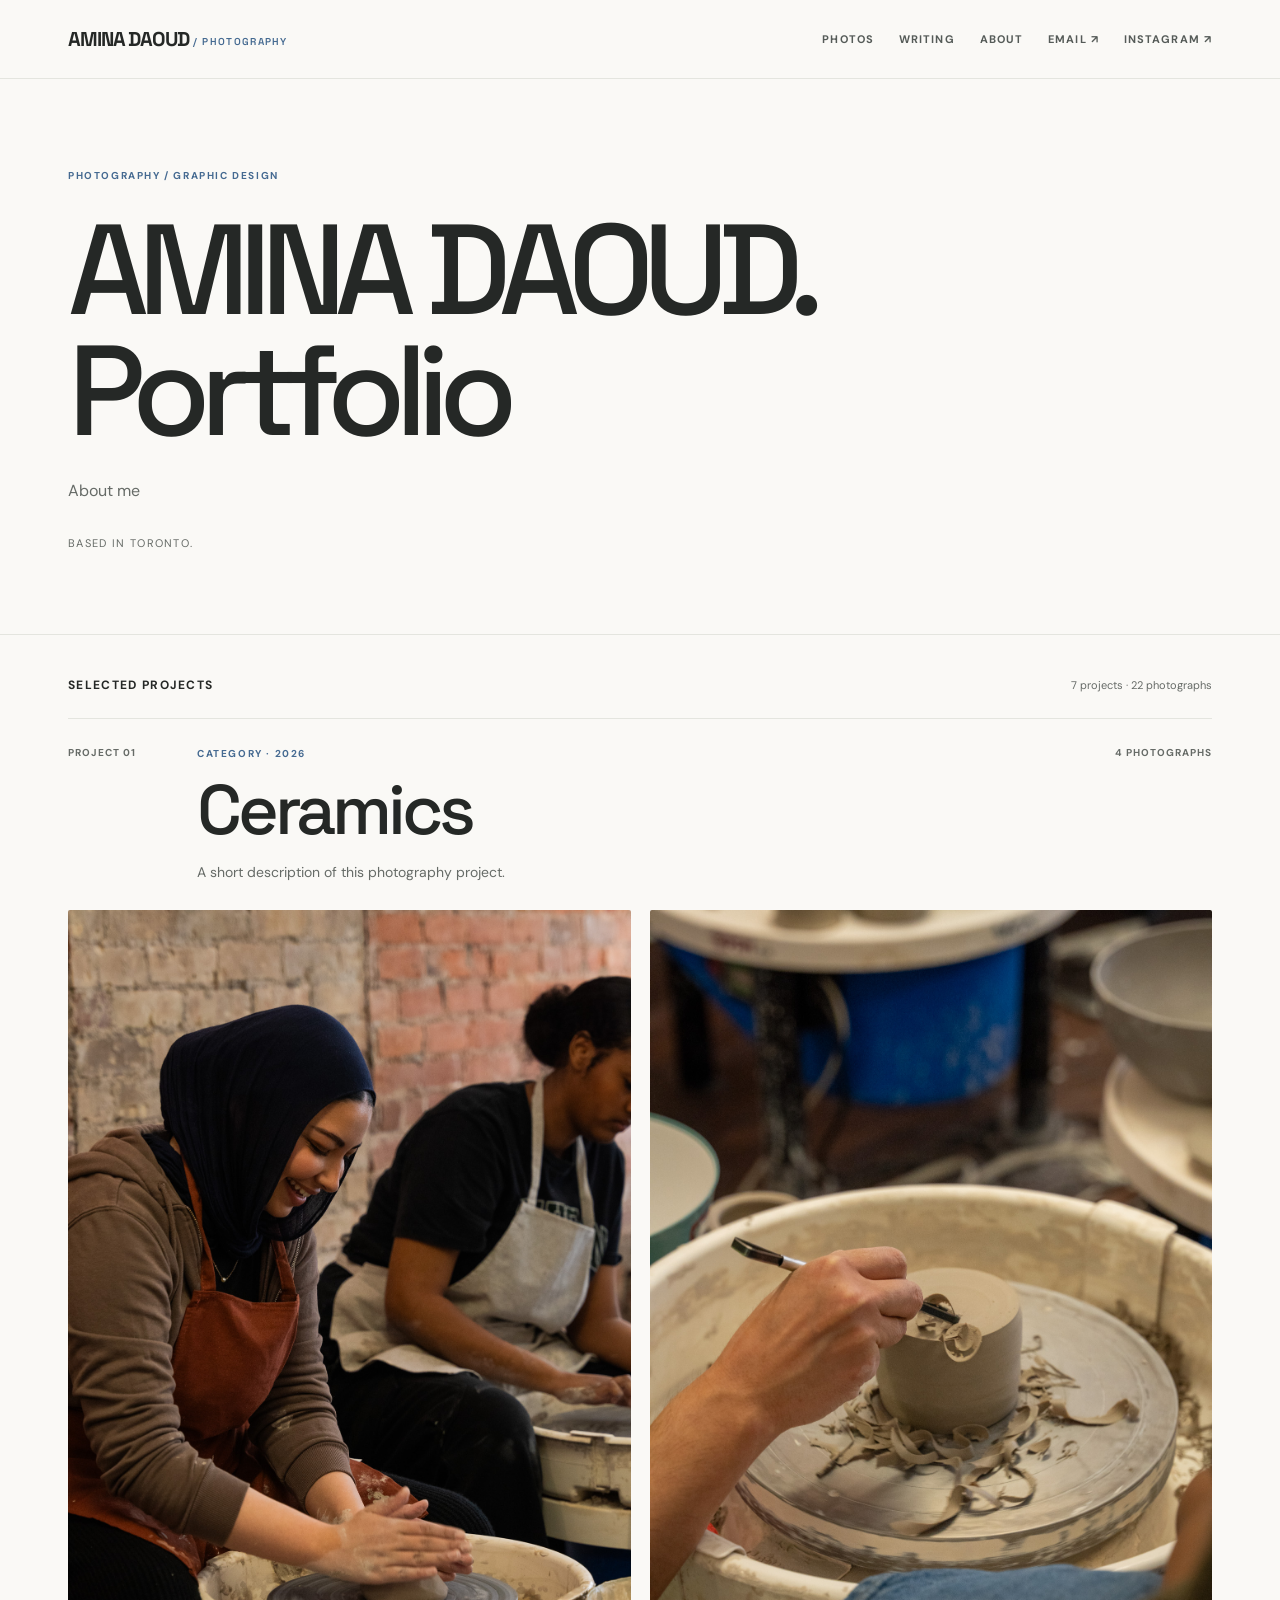
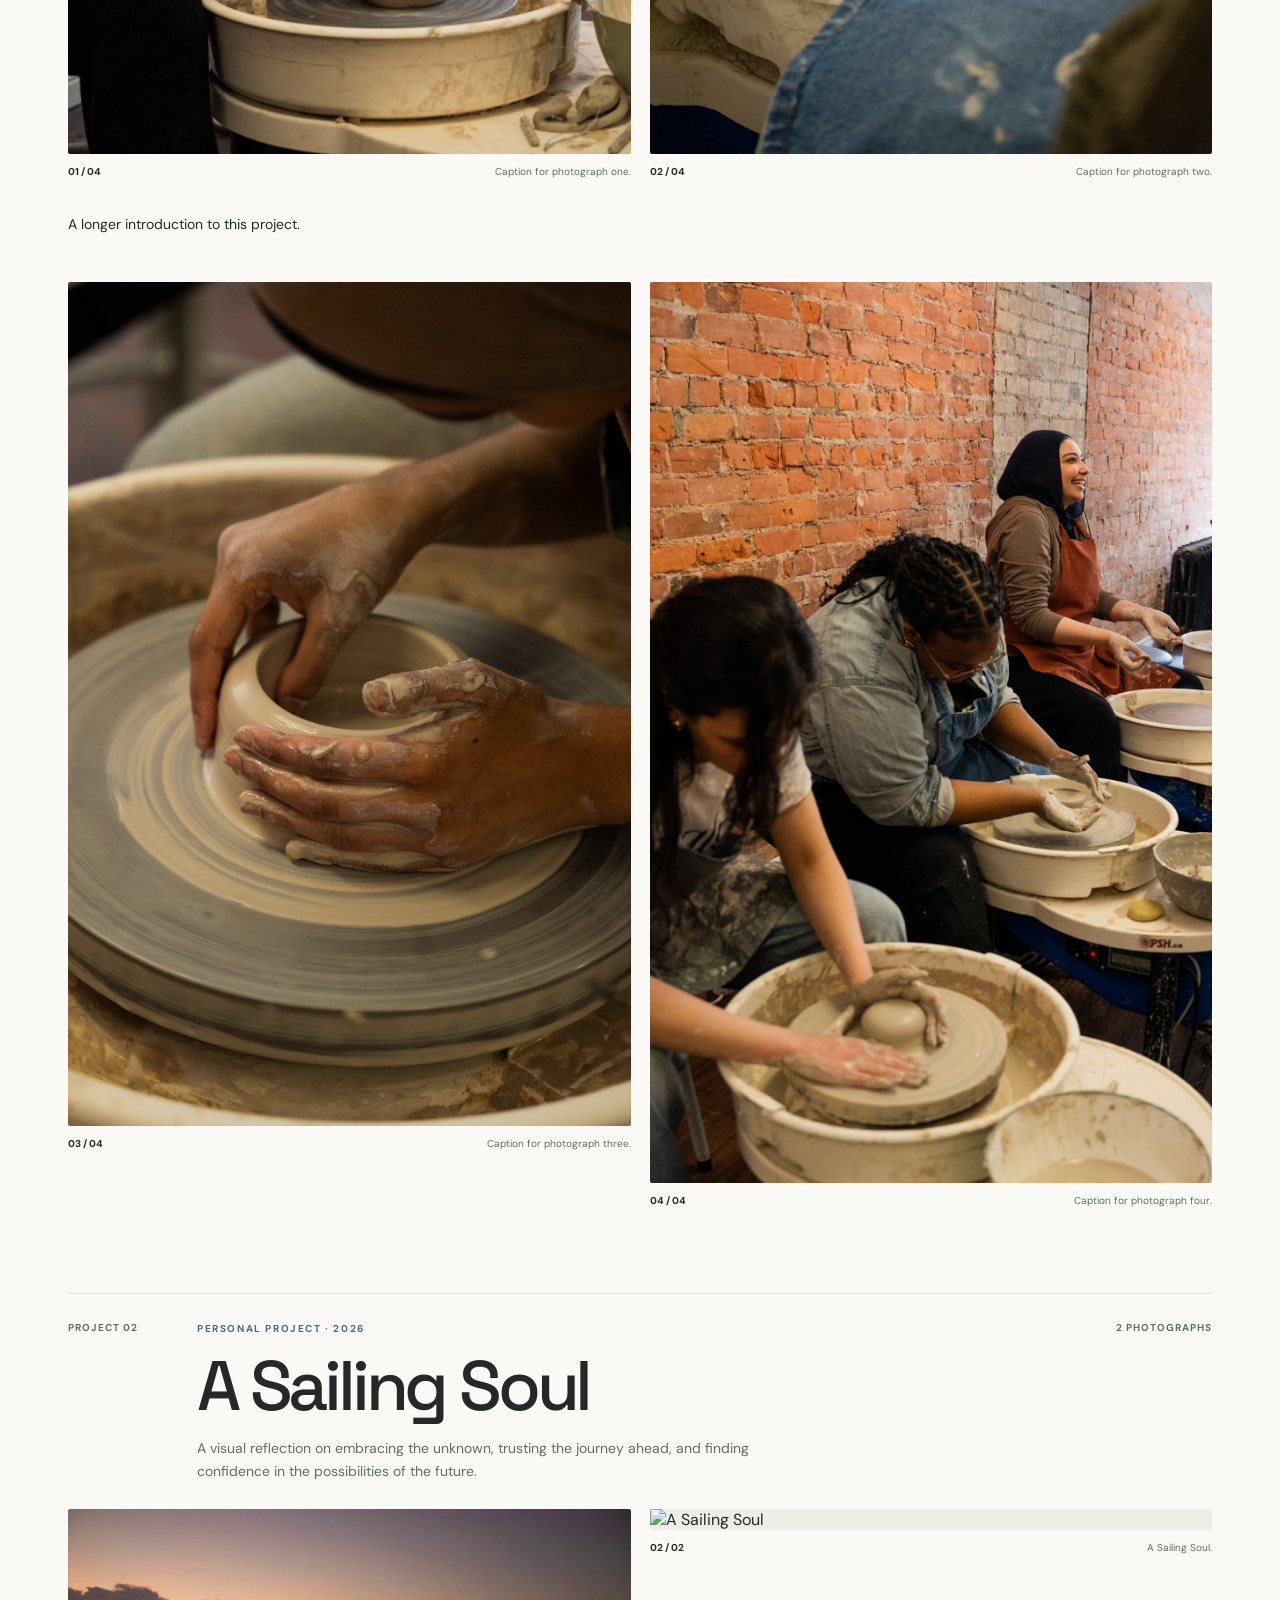
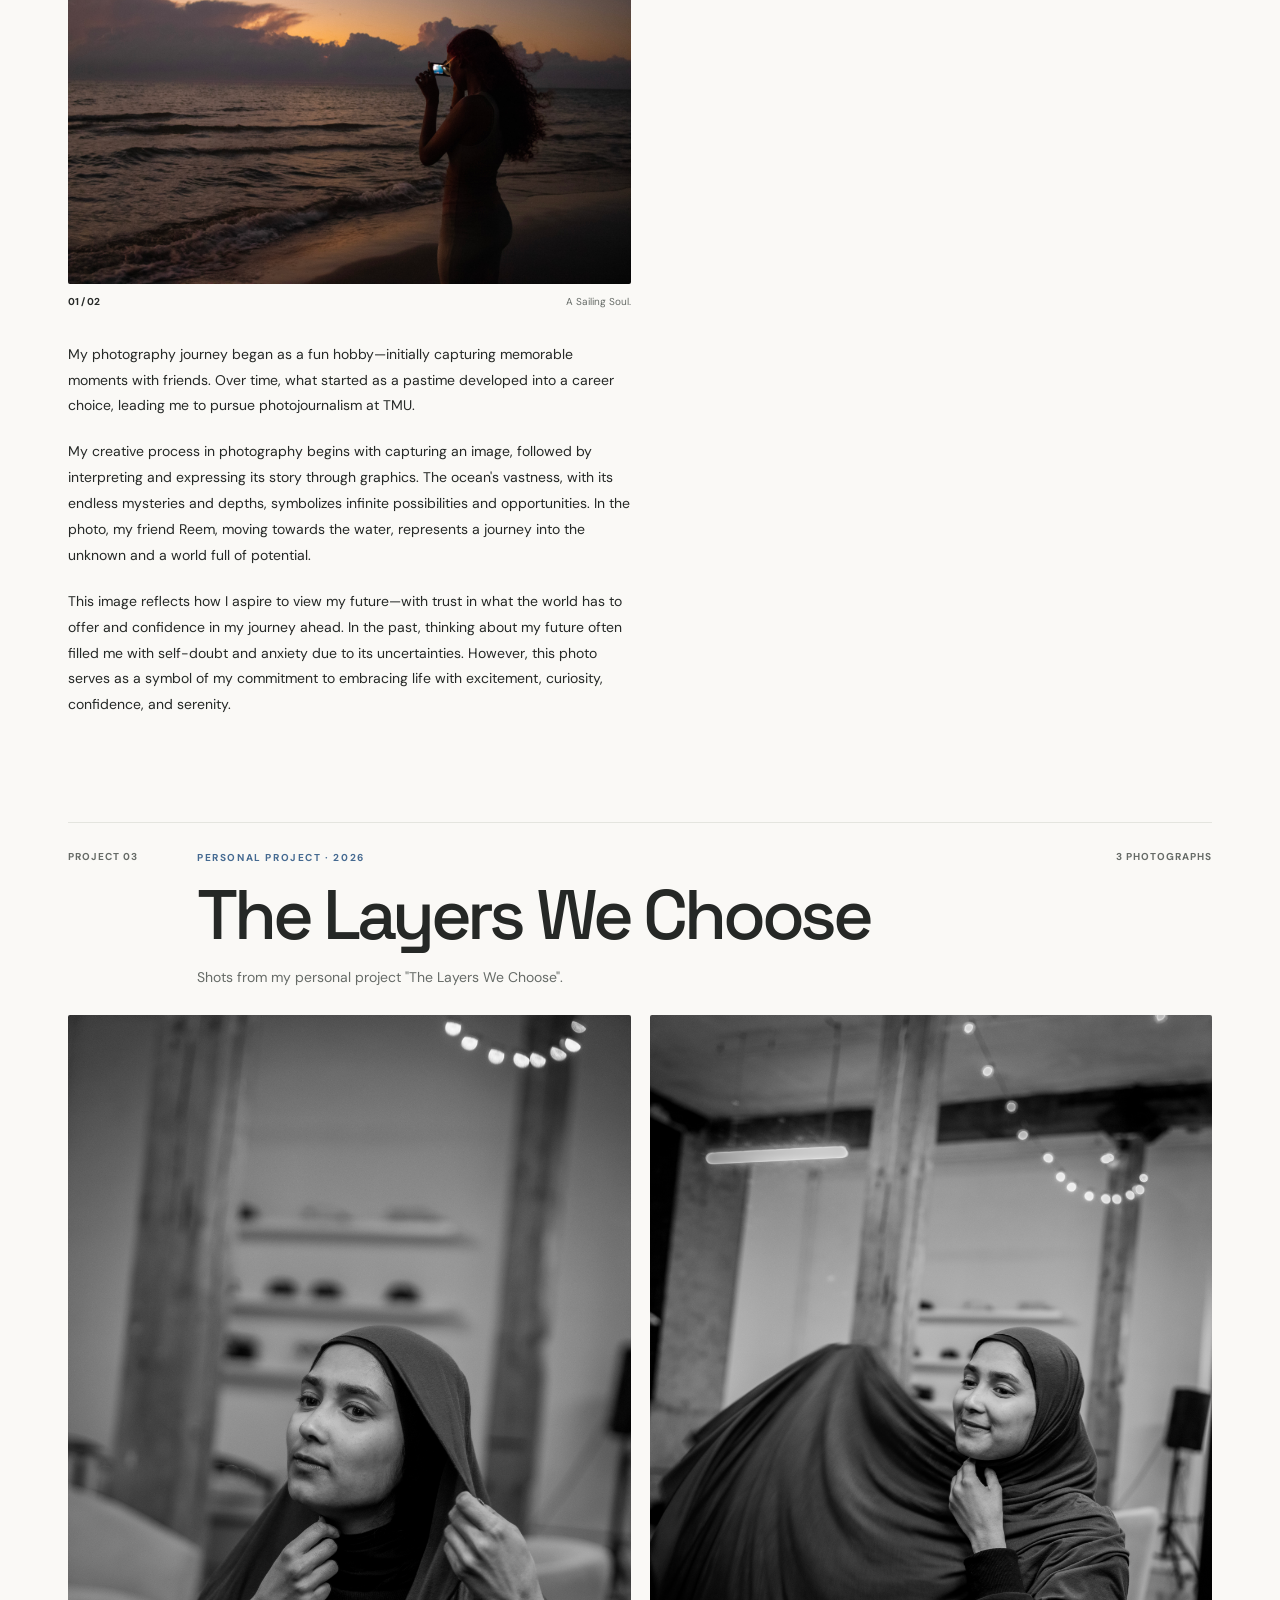
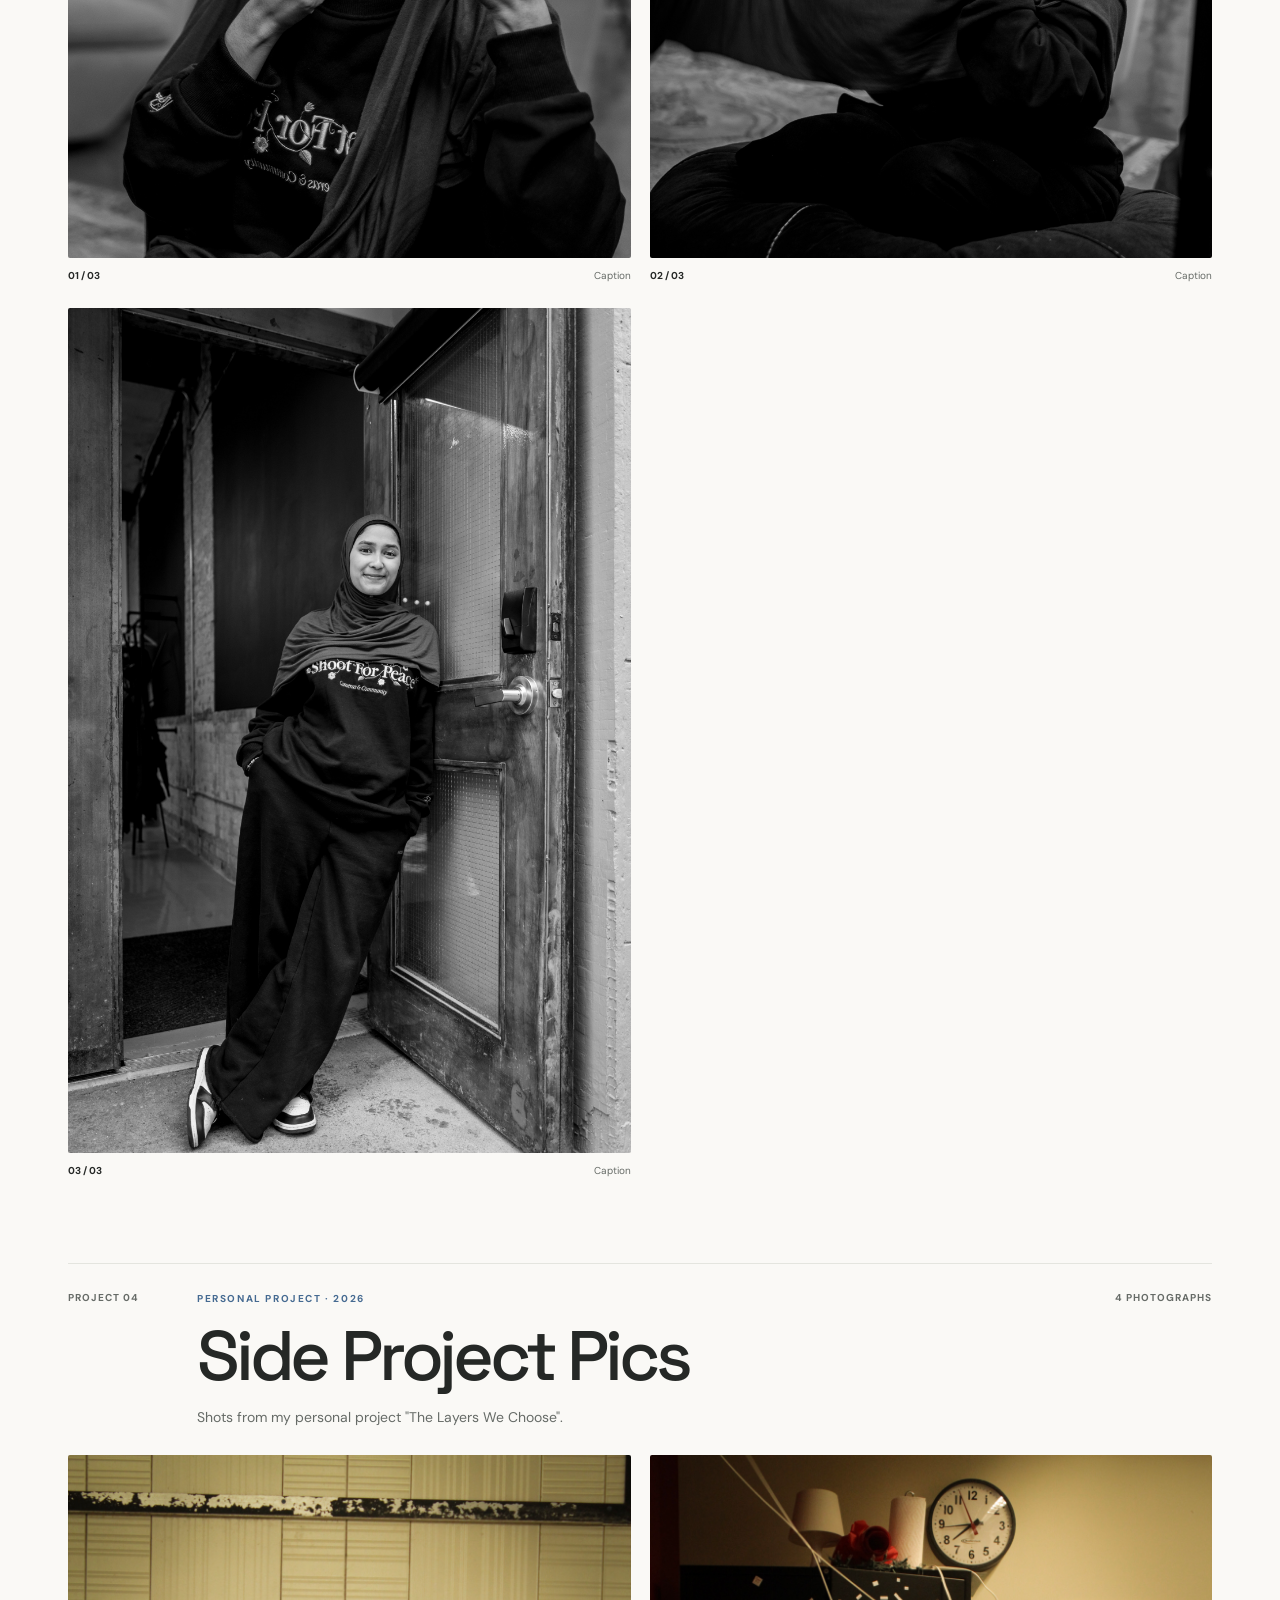
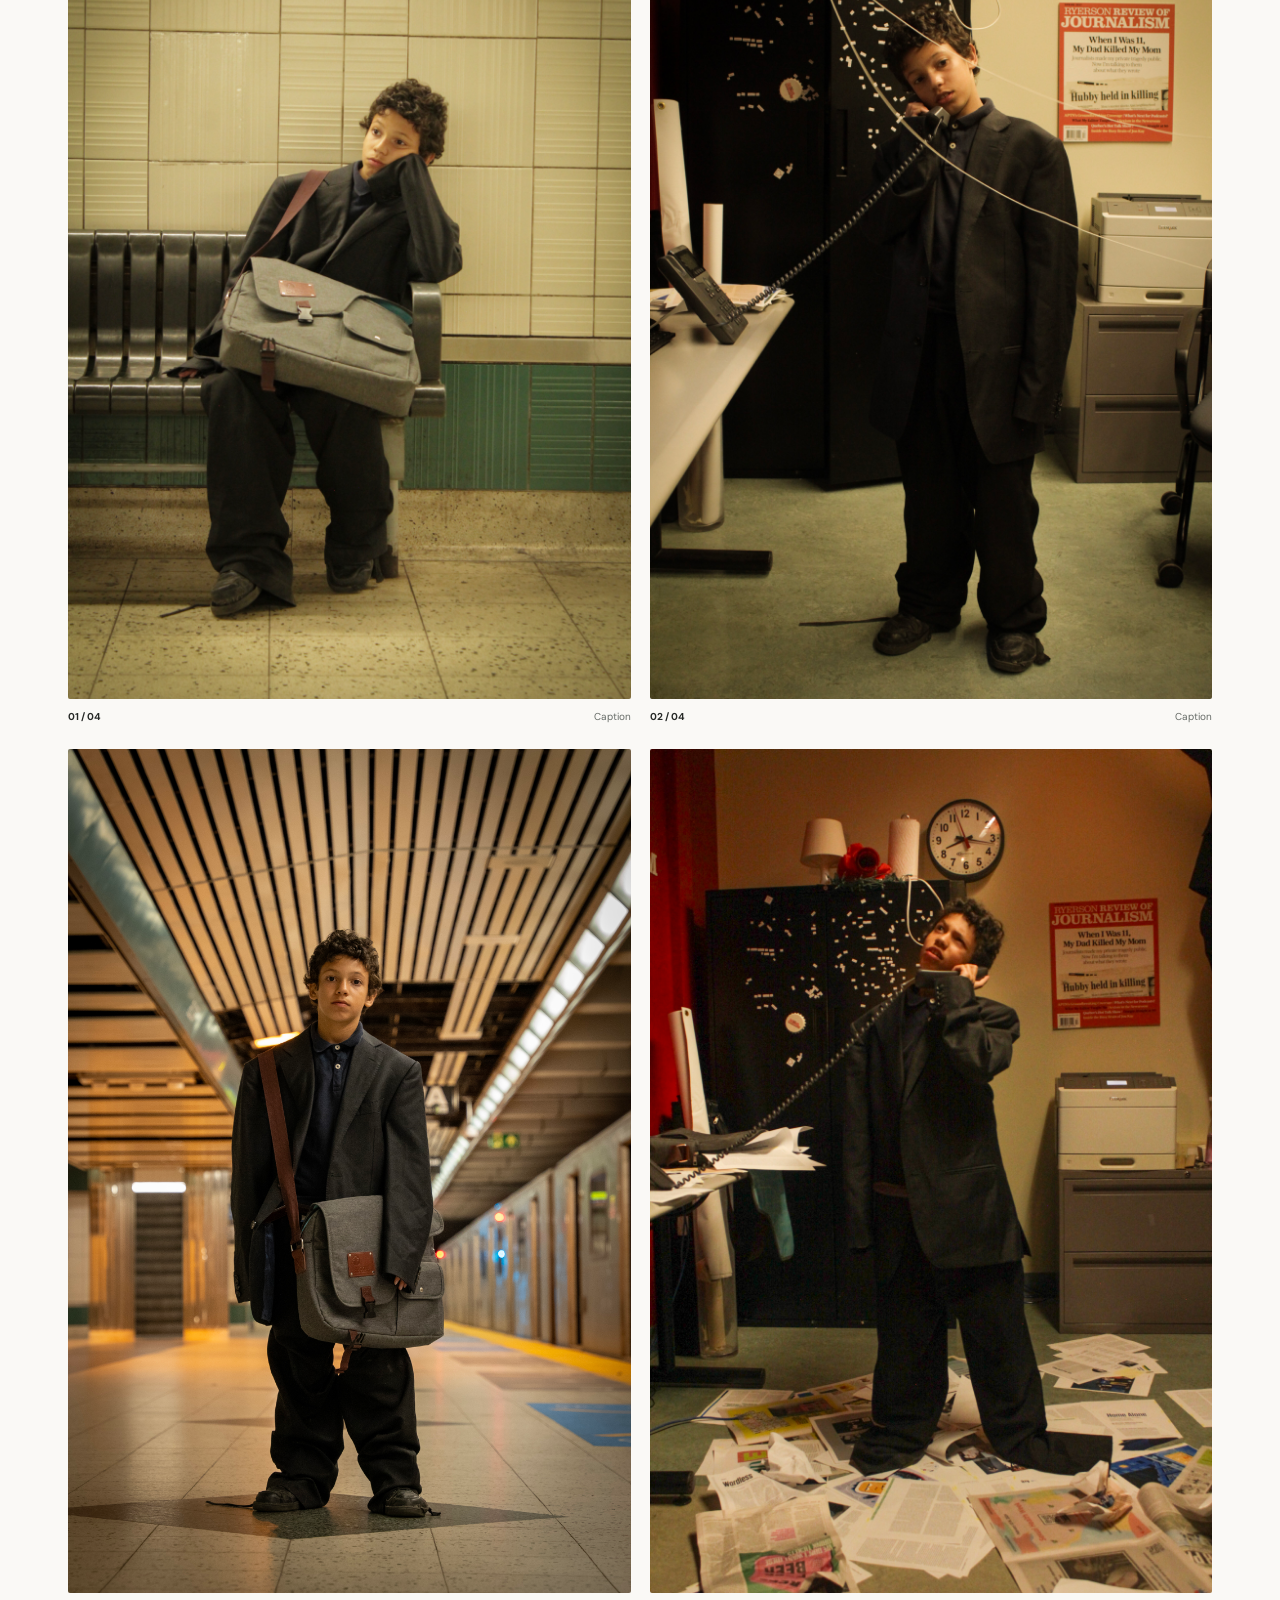
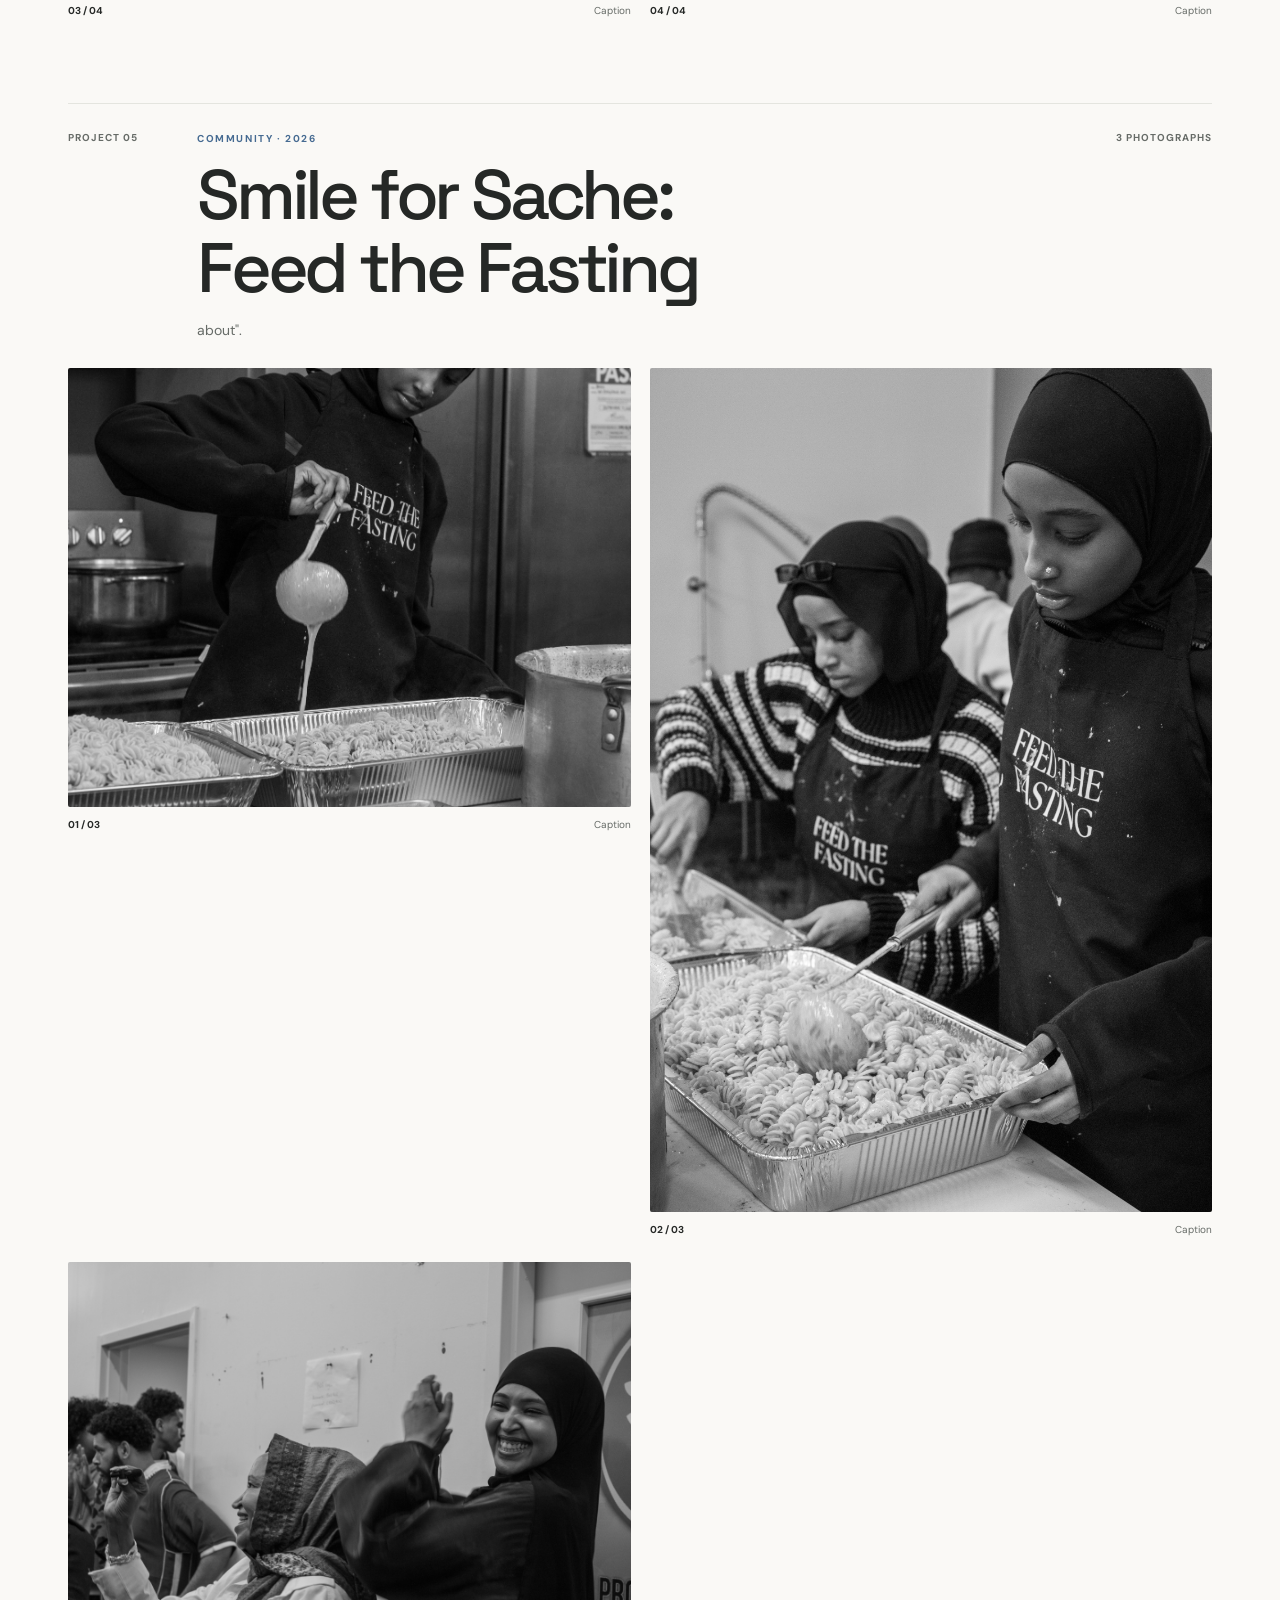
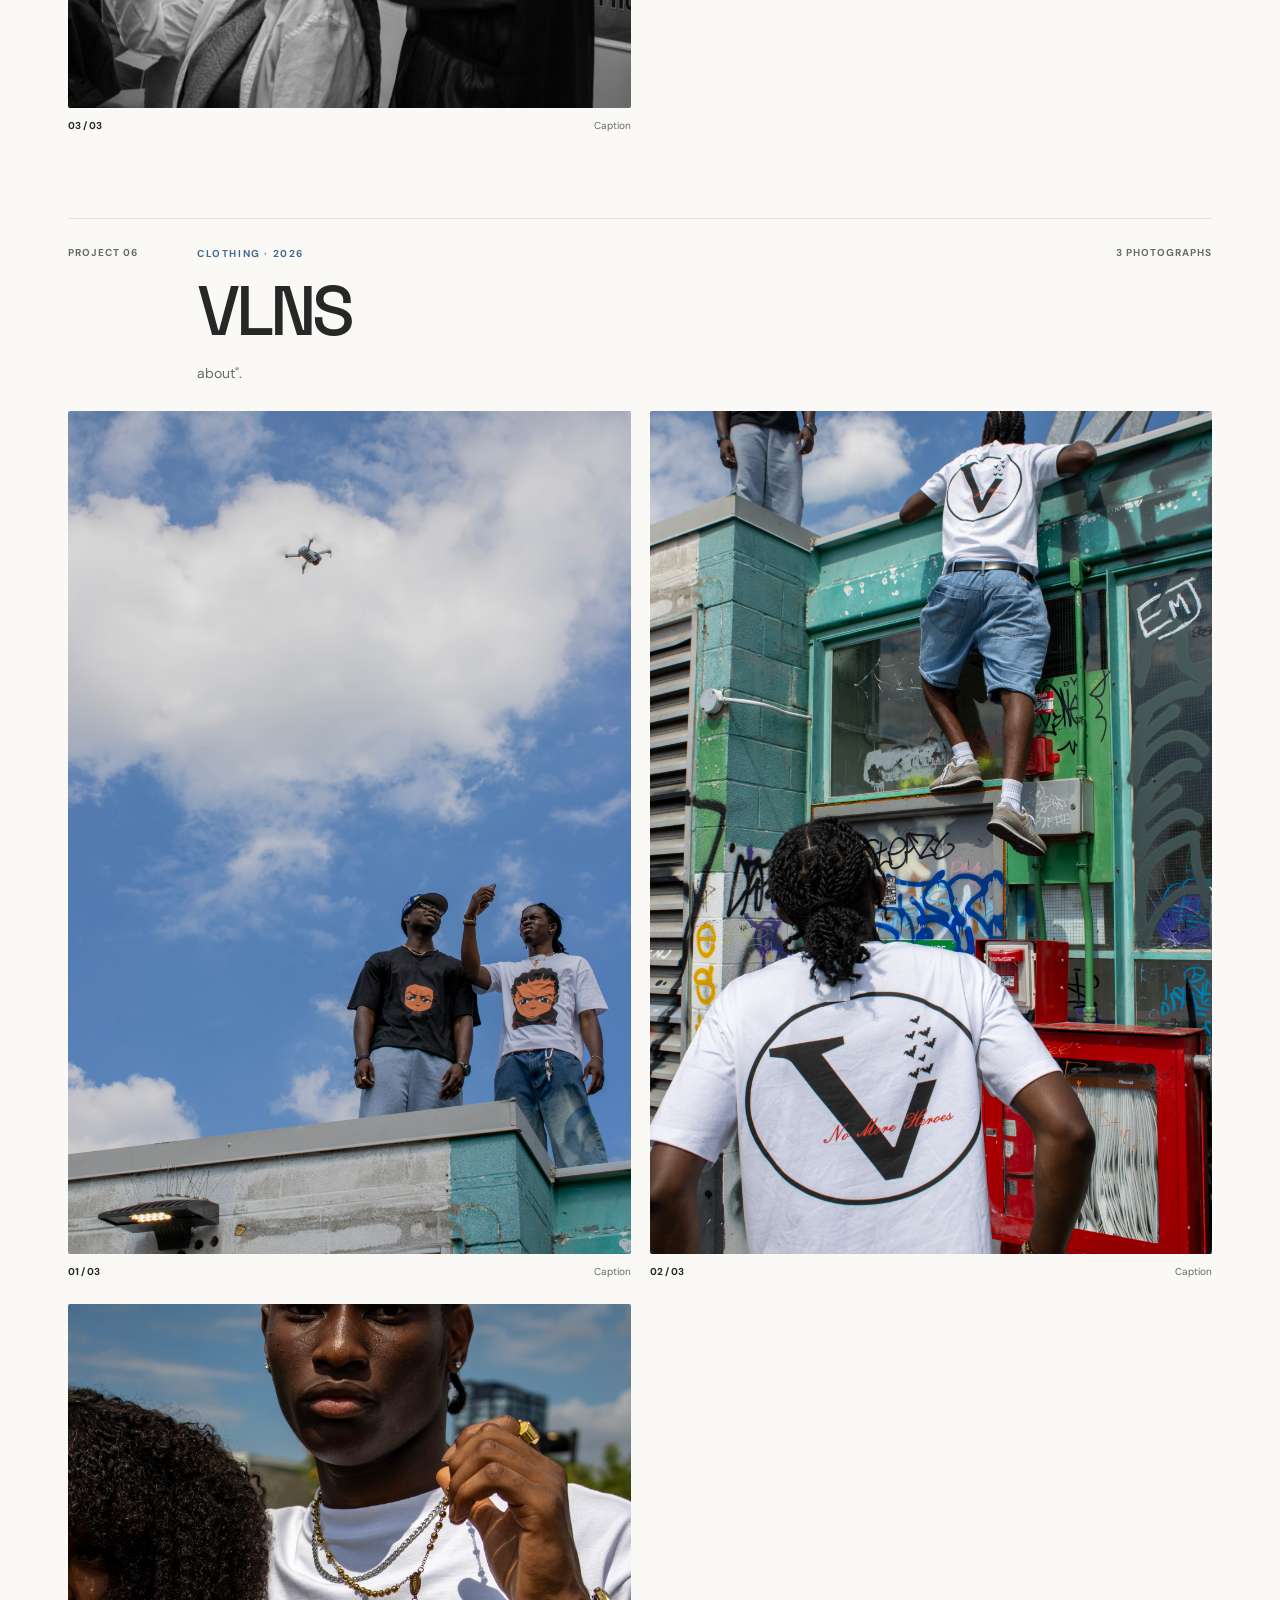
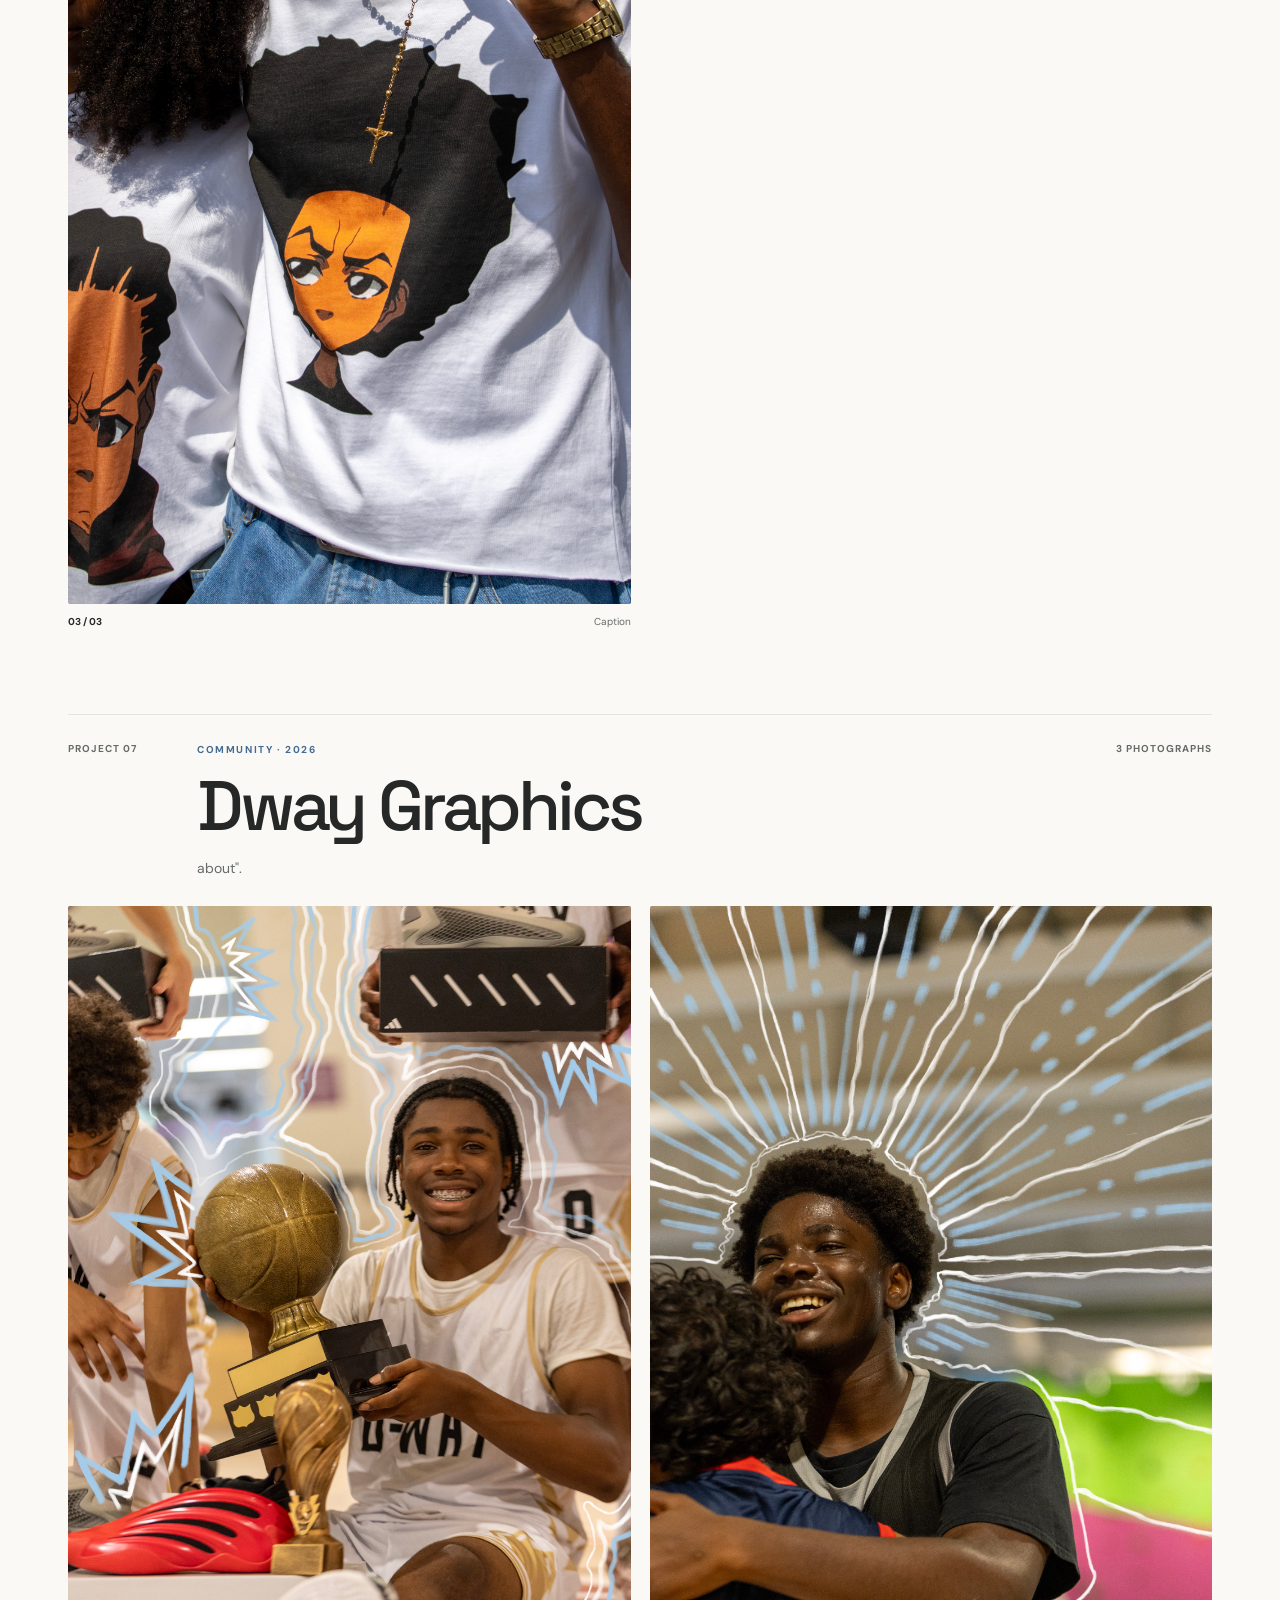
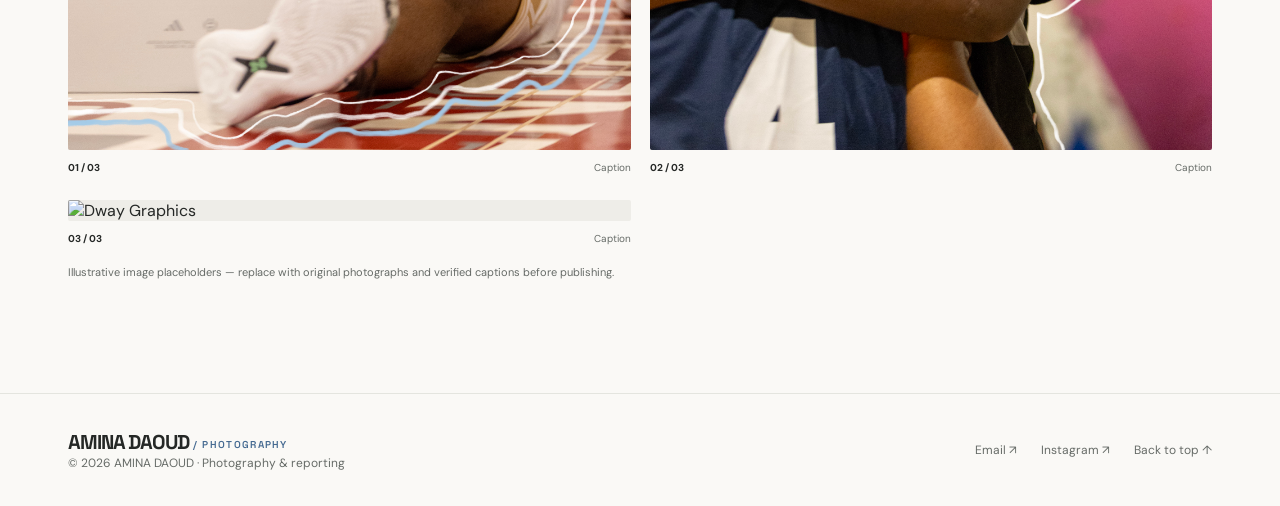
==== photojournalism-portfolio-project-sections/index.html @ 873c858f "Rough draft portfolio" ====
<!doctype html>
<html lang="en">
<head>
  <meta charset="utf-8">
  <meta name="viewport" content="width=device-width, initial-scale=1">
  <meta name="description" content="Photography and visual journalism portfolio.">
  <title>Photography portfolio</title>
  <link rel="stylesheet" href="styles.css">
  <link rel="stylesheet" href="editorial-theme.css">
  <link rel="stylesheet" href="one-page.css">
</head>
<body data-page="index">
  <div id="header"></div>
  <main>
    <section class="home-intro container" id="top">
      <p class="eyebrow">Photography / Graphic Design</p>
      <h1 id="hero-title">Portfolio</h1>
      <p id="hero-description"></p>
      <p class="home-location" id="hero-location"></p>
    </section>
    <section class="gallery-section" id="work" aria-labelledby="work-title">
      <div class="container">
        <div class="gallery-heading"><h2 id="work-title">Selected projects</h2><span id="photo-count"></span></div>
        <div id="portfolio-projects" class="portfolio-projects"></div>
        <p class="gallery-disclaimer">Illustrative image placeholders — replace with original photographs and verified captions before publishing.</p>
      </div>
    </section>

  </main>
  <div id="footer"></div>
  <script src="content.js"></script>
  <script src="site.js"></script>
</body>
</html>
---- photojournalism-portfolio-project-sections/styles.css ----
@import url('https://fonts.googleapis.com/css2?family=DM+Sans:wght@400;500;600;700&family=Playfair+Display:wght@400;500;600&display=swap');
:root{--ink:#181a18;--muted:#666b66;--paper:#f7f7f3;--line:#dedfd8;--accent:#586b5b;--max:1220px}*{box-sizing:border-box}html{scroll-behavior:smooth}body{margin:0;background:var(--paper);color:var(--ink);font-family:'DM Sans',Arial,sans-serif;-webkit-font-smoothing:antialiased}a{color:inherit;text-decoration:none}img{display:block;width:100%;height:100%;object-fit:cover}button{font:inherit}p{line-height:1.75}h1,h2,h3,p{margin-top:0}.serif,h1,h2,h3{font-family:'Playfair Display',Georgia,serif;font-weight:400}.container{max-width:var(--max);padding:0 38px;margin:auto}.site-header{position:relative;z-index:20;background:var(--paper);border-bottom:1px solid var(--line)}.header-inner{min-height:84px;display:flex;align-items:center;justify-content:space-between;gap:20px}.brand{font-size:21px;font-weight:700;letter-spacing:-.055em;white-space:nowrap}.brand span{color:var(--accent)}.nav{display:flex;align-items:center;gap:34px}.nav a{font-size:12px;letter-spacing:.12em;text-transform:uppercase;color:#464c46}.nav a[aria-current=page],.nav a:hover{color:var(--ink);text-decoration:underline;text-underline-offset:7px}.menu-toggle{display:none;background:none;border:0;padding:10px;font-size:12px;letter-spacing:.1em}.eyebrow{font-size:11px;letter-spacing:.18em;text-transform:uppercase;font-weight:700;color:var(--accent)}.hero{padding:73px 0 98px}.hero-grid{display:grid;grid-template-columns:.93fr 1.07fr;gap:7%;align-items:end}.hero-copy{padding-bottom:18px}.hero h1{font-size:clamp(54px,6.6vw,106px);line-height:1.04;letter-spacing:-.065em;margin:24px 0 27px}.hero-copy>p:not(.eyebrow){max-width:460px;color:var(--muted);font-size:15px}.hero-picture{height:min(59vw,650px);max-height:650px;overflow:hidden;background:#d9ded8}.hero-picture img{transition:transform .7s}.hero-picture:hover img{transform:scale(1.025)}.hero-caption{display:flex;justify-content:space-between;gap:20px;color:var(--muted);font-size:11px;letter-spacing:.08em;text-transform:uppercase;margin-top:15px}.text-link{display:inline-flex;align-items:center;gap:12px;border-bottom:1px solid var(--ink);padding-bottom:8px;font-size:12px;text-transform:uppercase;letter-spacing:.12em;font-weight:700;margin-top:22px}.text-link:hover{gap:19px}.section{padding:76px 0 100px;border-top:1px solid var(--line)}.section-heading{display:flex;align-items:end;justify-content:space-between;gap:24px;margin-bottom:39px}.section-heading h2{font-size:clamp(36px,4vw,56px);letter-spacing:-.04em;margin:7px 0 0}.section-heading .text-link{margin:0 0 8px}.story-grid{display:grid;grid-template-columns:repeat(3,1fr);gap:24px}.story-card .image-frame{aspect-ratio:4/5;overflow:hidden;background:#e6e6e0}.story-card img,.feature-image img,.photo-tile img{transition:transform .6s}.story-card:hover img,.feature-image:hover img,.photo-tile:hover img{transform:scale(1.045)}.story-card .eyebrow{margin:20px 0 9px}.story-card h3{font-size:clamp(25px,2.4vw,33px);line-height:1.16;letter-spacing:-.025em;margin-bottom:9px}.card-desc{font-size:13px;color:var(--muted);margin:0}.split-section{display:grid;grid-template-columns:1fr 1fr;gap:9%;align-items:center}.feature-image{height:500px;overflow:hidden}.split-section h2{font-size:clamp(38px,4.2vw,62px);line-height:1.12;letter-spacing:-.045em;margin:16px 0 20px}.split-section p:not(.eyebrow){max-width:450px;color:var(--muted);font-size:15px}.footer{border-top:1px solid var(--line);padding:40px 0 28px}.footer-inner{display:flex;justify-content:space-between;gap:20px;align-items:center}.footer-note{font-size:12px;color:var(--muted)}.footer-links{display:flex;gap:24px;font-size:12px}.page-intro{padding:86px 0 56px;max-width:850px}.page-intro h1{font-size:clamp(54px,7.3vw,100px);letter-spacing:-.06em;line-height:1.03;margin:19px 0 23px}.page-intro>p:not(.eyebrow){font-size:16px;color:var(--muted);max-width:650px}.project-list{padding-bottom:85px}.project-row{display:grid;grid-template-columns:1.12fr .88fr;gap:7%;align-items:center;padding:36px 0;border-top:1px solid var(--line)}.project-row:nth-child(even) .project-photo{order:2}.project-photo{aspect-ratio:16/11;overflow:hidden}.project-row h2{font-size:clamp(35px,4.2vw,62px);letter-spacing:-.045em;line-height:1.13;margin:15px 0}.project-row p:not(.eyebrow){font-size:14px;color:var(--muted);max-width:450px}.project-meta{font-size:11px;letter-spacing:.09em;text-transform:uppercase;color:var(--muted);margin-top:23px}.article-list{border-top:1px solid var(--line);margin-bottom:100px}.article-row{display:grid;grid-template-columns:110px 1fr 30px;gap:28px;align-items:start;border-bottom:1px solid var(--line);padding:31px 0}.article-date{font-size:12px;color:var(--muted);padding-top:8px}.article-row h2{font-size:clamp(25px,3.4vw,41px);letter-spacing:-.03em;margin:5px 0 8px}.article-row p{font-size:13px;color:var(--muted);max-width:690px;margin:0}.article-arrow{font-size:24px}.about-layout{display:grid;grid-template-columns:.85fr 1.15fr;gap:9%;align-items:start;padding-bottom:105px}.about-photo{aspect-ratio:4/5}.about-copy{padding-top:25px}.about-copy h2{font-size:clamp(35px,4vw,55px);letter-spacing:-.04em}.about-copy p{color:var(--muted);font-size:15px}.contact-panel{border-top:1px solid var(--line);padding:100px 0 155px;max-width:920px}.contact-panel h2{font-size:clamp(48px,7vw,85px);letter-spacing:-.06em;line-height:1.09;margin:20px 0}.contact-panel p{color:var(--muted);max-width:600px}.email-link{display:inline-block;font-family:'Playfair Display',Georgia,serif;font-size:clamp(24px,4vw,45px);border-bottom:1px solid;margin-top:20px;overflow-wrap:anywhere}.story-hero{padding:76px 0 56px;max-width:950px}.story-hero h1{font-size:clamp(52px,7vw,94px);line-height:1.04;letter-spacing:-.06em;margin:18px 0 23px}.story-hero .dek{font-size:18px;color:var(--muted);max-width:650px}.story-body{padding-bottom:90px}.story-main-image{height:min(64vw,660px);background:#e6e6df}.story-intro{max-width:730px;margin:72px auto;font-size:17px;line-height:1.95}.photo-essay{display:grid;grid-template-columns:1fr 1fr;gap:60px 28px}.photo-tile{margin:0}.photo-tile:nth-child(3n){grid-column:1/-1}.photo-tile .photo-wrap{aspect-ratio:4/5;overflow:hidden}.photo-tile:nth-child(3n) .photo-wrap{aspect-ratio:16/9}.photo-tile figcaption{max-width:700px;margin-top:13px;color:var(--muted);font-size:12px;line-height:1.65}.back-link{margin:55px 0 25px}.sample-alert{font-size:12px;line-height:1.6;background:#e9ede5;color:#4b5e4d;padding:14px 18px;border-left:3px solid #829883;margin:0 0 30px}.empty-note{color:var(--muted)}@media(max-width:800px){.container{padding:0 22px}.header-inner{min-height:70px}.menu-toggle{display:block}.nav{display:none;position:absolute;top:70px;left:0;right:0;background:var(--paper);border-bottom:1px solid var(--line);padding:25px 22px;flex-direction:column;align-items:start;gap:24px}.nav.open{display:flex}.hero{padding:43px 0 70px}.hero-grid,.split-section,.about-layout{grid-template-columns:1fr;gap:35px}.hero-picture{height:auto;aspect-ratio:4/5}.hero-copy{padding:0}.hero h1{font-size:clamp(52px,12vw,80px)}.section{padding:60px 0}.story-grid{grid-template-columns:1fr 1fr;gap:30px 15px}.section-heading{align-items:start}.feature-image{height:auto;aspect-ratio:4/5}.project-row,.project-row:nth-child(even){grid-template-columns:1fr;gap:25px}.project-row:nth-child(even) .project-photo{order:0}.page-intro{padding:60px 0 45px}.about-copy{padding:0}.contact-panel{padding:75px 0 95px}.photo-essay{gap:35px 15px}.story-intro{margin:46px auto}}@media(max-width:520px){.story-grid{grid-template-columns:1fr}.section-heading{display:block}.section-heading .text-link{margin-top:18px}.story-card .image-frame{aspect-ratio:5/4}.article-row{grid-template-columns:1fr 24px;gap:7px}.article-date{grid-column:1/-1}.article-arrow{grid-column:2;grid-row:2}.article-row>div:nth-child(2){grid-column:1;grid-row:2}.footer-inner{align-items:start;flex-direction:column}.photo-essay{grid-template-columns:1fr}.photo-tile:nth-child(3n){grid-column:auto}.photo-tile:nth-child(3n) .photo-wrap{aspect-ratio:4/5}.story-main-image{height:auto;aspect-ratio:5/4}}
---- photojournalism-portfolio-project-sections/editorial-theme.css ----
/* CLEAN EDITORIAL THEME — subtle color, generous space, photography first. */
@import url('https://fonts.googleapis.com/css2?family=DM+Sans:wght@400;500;600;700&family=Space+Grotesk:wght@400;500;600;700&display=swap');
:root {
  --ink: #252826;
  --muted: #666b67;
  --paper: #faf9f6;
  --line: #e4e5df;
  --accent: #456a91; /* Change this to customize the one accent color. */
  --max: 1220px;
}
body { font-family: 'DM Sans', Arial, sans-serif; background:var(--paper); }
.serif,h1,h2,h3 {font-family:'Space Grotesk',Arial,sans-serif;font-weight:500;}
h1,h2,h3 {text-wrap:balance;}
::selection {background:#dce7f1;color:var(--ink);}
.site-header {background:var(--paper);border-bottom:1px solid var(--line);}
.header-inner {min-height:80px;}
.brand {font-family:'Space Grotesk',Arial,sans-serif;font-size:22px;font-weight:700;letter-spacing:-.055em;}
.brand span {color:var(--accent);}
.nav {gap:29px;}
.nav a {font-size:11px;font-weight:700;letter-spacing:.1em;text-transform:uppercase;color:#555b58;transition:color .2s;}
.nav a:hover,.nav a[aria-current=page] {color:var(--accent);text-decoration:none;}
.nav a[aria-current=page] {border-bottom:1px solid var(--accent);padding-bottom:5px;}
.eyebrow {color:var(--accent);font-size:10px;font-weight:700;letter-spacing:.16em;text-transform:uppercase;}
.hero {padding:79px 0 96px;background:var(--paper);}
.hero-grid {grid-template-columns:.95fr 1.05fr;gap:7%;}
.hero h1 {font-size:clamp(55px,6.4vw,104px);letter-spacing:-.075em;line-height:1.03;margin:23px 0 25px;}
.hero-copy>p:not(.eyebrow) {color:var(--muted);font-size:15px;max-width:415px;}
.hero-picture {border:0;box-shadow:none;transform:none;border-radius:2px;background:#e8e9e5;}
.hero-picture::after {content:none;}
.hero-caption {color:var(--muted);font-size:10px;letter-spacing:.11em;margin-top:16px;}
.text-link {display:inline-flex;align-items:center;gap:12px;color:var(--accent);background:transparent;border:0;border-bottom:1px solid var(--accent);border-radius:0;box-shadow:none;padding:0 0 7px;font-size:11px;font-weight:700;letter-spacing:.085em;text-transform:uppercase;transition:color .2s,gap .2s;}
.text-link:hover {background:transparent;box-shadow:none;transform:none;color:var(--ink);gap:17px;}
.section {border-top:1px solid var(--line);padding:83px 0 100px;background:transparent;}
.section:nth-of-type(2) {background:transparent;}
.section-heading h2 {font-size:clamp(39px,4vw,62px);letter-spacing:-.06em;line-height:1.05;}
.story-grid {gap:27px;}
.story-card,.story-card:nth-child(2) {transform:none;transition:none;}
.story-card:hover,.story-card:nth-child(2):hover {transform:none;}
.story-card .image-frame,.story-card:nth-child(2) .image-frame,.story-card:nth-child(3) .image-frame {border:0;border-radius:2px;box-shadow:none;background:#e9e9e6;}
.story-card .eyebrow {margin:20px 0 10px;background:transparent;padding:0;border:0;border-radius:0;}
.story-card h3 {font-size:clamp(26px,2.4vw,35px);font-weight:500;letter-spacing:-.05em;}
.card-desc {font-size:13px;}
.feature-image {border:0;box-shadow:none;transform:none;border-radius:2px;}
.split-section h2 {font-size:clamp(40px,4.3vw,65px);letter-spacing:-.055em;line-height:1.08;}
.footer {background:transparent;border-top:1px solid var(--line);padding:35px 0;}
.footer-note,.footer-links {color:var(--muted);font-weight:400;}
.footer-links a:hover {color:var(--accent);}
.page-intro {padding:80px 0 56px;}
.page-intro h1 {font-size:clamp(54px,7vw,98px);letter-spacing:-.075em;line-height:1.04;}
.page-intro>p:not(.eyebrow) {color:var(--muted);}
.project-row {border-top:1px solid var(--line);gap:7%;padding:38px 0;}
.project-photo,.project-row:nth-child(even) .project-photo {border:0;border-radius:2px;box-shadow:none;}
.project-row h2 {letter-spacing:-.05em;}
.project-meta {font-weight:600;color:var(--muted);}
.article-list {border-top:1px solid var(--line);}
.article-row {border-bottom:1px solid var(--line);padding:32px 0;transition:background .2s;}
.article-row:hover {background:transparent;transform:none;}
.article-row:hover h2 {color:var(--accent);}
.article-row h2 {letter-spacing:-.04em;}
.article-arrow {color:var(--accent);}
.about-photo {border:0;box-shadow:none;transform:none;border-radius:2px;}
.about-copy h2 {letter-spacing:-.05em;}
.contact-panel {border-top:1px solid var(--line);}
.contact-panel h2 {font-size:clamp(49px,7vw,88px);letter-spacing:-.07em;line-height:1.05;}
.contact-panel h2::after {content:none;}
.email-link {font-family:'Space Grotesk',Arial,sans-serif;font-weight:500;color:var(--accent);border-bottom:1px solid var(--accent);letter-spacing:-.04em;}
.story-hero h1 {letter-spacing:-.065em;}
.story-main-image,.photo-tile .photo-wrap {border:0;box-shadow:none;background:#ebebe7;}
.photo-tile:nth-child(3n + 1) .photo-wrap,.photo-tile:nth-child(3n + 2) .photo-wrap,.photo-tile:nth-child(3n) .photo-wrap {box-shadow:none;}
.sample-alert {background:#f0f3f5;color:#465866;border:0;border-left:3px solid var(--accent);}
@media(max-width:800px) {
  .header-inner {min-height:70px;}
  .menu-toggle {display:block;background:transparent;border:1px solid var(--line);border-radius:3px;font-weight:600;letter-spacing:.06em;padding:9px 12px;}
  .nav {top:70px;border-bottom:1px solid var(--line);background:var(--paper);padding:22px;gap:21px;}
  .nav a {font-size:12px;}
  .hero {padding:48px 0 70px;}
  .hero h1 {font-size:clamp(52px,11vw,80px);}
  .hero-picture {height:auto;aspect-ratio:4/5;max-height:none;margin:0;}
  .section {padding:65px 0;}
  .section-heading h2 {font-size:clamp(40px,7vw,60px);}
  .page-intro h1 {font-size:clamp(54px,10vw,78px);}
  .feature-image {margin:0;}
}
@media(max-width:520px) {
  .brand {font-size:21px;}
  .hero h1 {font-size:clamp(51px,12vw,76px);}
  .hero-caption {font-size:9px;}
  .story-grid {gap:36px;}
  .section-heading h2 {font-size:43px;}
  .article-row {padding:28px 0;}
  .contact-panel h2 {font-size:clamp(50px,11vw,76px);}
  .email-link {font-size:clamp(22px,6vw,32px);}
}
@media(prefers-reduced-motion:reduce) {* ,*::before,*::after {scroll-behavior:auto!important;transition:none!important;animation:none!important;}}
---- photojournalism-portfolio-project-sections/one-page.css ----
/* SIMPLE ONE-PAGE LAYOUT. Main palette is in editorial-theme.css. */
.site-header {position:relative;}
.header-inner {min-height:78px;gap:24px;}
.brand {font-size:20px;}
.brand span {font-size:10px;letter-spacing:.13em;font-weight:600;vertical-align:middle;}
.nav {display:flex;align-items:center;gap:25px;}
.nav a {font-size:11px;white-space:nowrap;}
.mobile-nav {display:none;}
.menu-toggle {display:none;}
.home-intro {padding-top:88px;padding-bottom:70px;}
.home-intro h1 {font-size:clamp(64px,10vw,152px);line-height:.95;letter-spacing:-.085em;margin:24px 0 25px;}
.home-intro>p:not(.eyebrow) {max-width:660px;color:var(--muted);font-size:16px;line-height:1.7;}
.home-intro .home-location {font-size:11px!important;text-transform:uppercase;letter-spacing:.12em;margin-top:30px;}
.gallery-section {border-top:1px solid var(--line);padding:42px 0 100px;}
.gallery-heading {display:flex;align-items:baseline;justify-content:space-between;gap:20px;margin-bottom:25px;}
.gallery-heading h2 {font-family:'DM Sans',Arial,sans-serif;font-size:12px;font-weight:700;letter-spacing:.11em;text-transform:uppercase;margin:0;}
.gallery-heading span {font-size:11px;color:var(--muted);}
.portfolio-gallery {columns:2;column-gap:19px;}
.gallery-item {break-inside:avoid;margin:0 0 29px;}
.gallery-item img {height:auto;width:100%;object-fit:contain;background:#eeede8;border-radius:2px;}
.gallery-item figcaption {display:flex;justify-content:space-between;gap:14px;margin-top:10px;color:var(--muted);font-size:10px;line-height:1.6;}
.gallery-item figcaption span:first-child {font-weight:700;color:var(--ink);min-width:105px;}
.gallery-item figcaption span:last-child {max-width:62%;text-align:right;}
.gallery-disclaimer {color:var(--muted);font-size:11px;margin-top:16px;}
.about-strip {border-top:1px solid var(--line);padding:75px 0 85px;}
.about-strip-inner {display:grid;grid-template-columns:1fr 1fr;gap:12%;align-items:start;}
.about-strip h2 {font-size:clamp(40px,5vw,70px);letter-spacing:-.06em;margin-top:15px;}
.about-strip-inner>p {font-size:15px;color:var(--muted);max-width:460px;}
.sample-writing {font-size:11px!important;margin-top:11px!important;}
@media (max-width:900px) {
  .nav {gap:14px;}
  .nav a {font-size:10px;}
  .brand span {display:none;}
}
@media (max-width:700px) {
  .header-inner {min-height:68px;}
  .nav {display:none;}
  .menu-toggle {display:block;border:1px solid var(--line);background:transparent;border-radius:3px;padding:9px 11px;}
  .mobile-nav {display:none;position:absolute;top:68px;left:0;right:0;z-index:30;background:var(--paper);border-bottom:1px solid var(--line);padding:20px 22px;flex-direction:column;gap:20px;}
  .mobile-nav.open {display:flex;}
  .mobile-nav a {font-size:12px;text-transform:uppercase;letter-spacing:.12em;font-weight:700;}
  .home-intro {padding-top:65px;padding-bottom:56px;}
  .home-intro h1 {font-size:clamp(58px,14vw,90px);}
  .portfolio-gallery {columns:1;}
  .gallery-item {margin-bottom:35px;}
  .gallery-item figcaption {gap:8px;}
  .about-strip-inner {grid-template-columns:1fr;gap:10px;}
  .gallery-section {padding-bottom:70px;}
}
@media (max-width:390px) {.gallery-item figcaption {display:block;}.gallery-item figcaption span {display:block;max-width:100%!important;text-align:left!important;margin-bottom:3px;}}

/* PROJECT SECTIONS: each photo story stays together on the homepage. */
.portfolio-projects {display:flex; flex-direction:column; gap:84px;}
.portfolio-project {scroll-margin-top:28px;}
.project-heading {display:grid;grid-template-columns:105px minmax(0,1fr) 112px;gap:24px;align-items:start;margin-bottom:26px;padding-top:26px;border-top:1px solid var(--line);}
.project-number,.project-photo-count {font-size:10px;line-height:1.6;letter-spacing:.1em;text-transform:uppercase;color:var(--muted);font-weight:700;}
.project-photo-count {text-align:right;}
.project-copy .eyebrow {margin:0 0 12px;}
.project-copy h3 {font-size:clamp(34px,5.5vw,70px);line-height:1.04;letter-spacing:-.06em;margin:0 0 14px;}
.project-dek {font-size:14px;line-height:1.65;color:var(--muted);max-width:560px;margin:0;}
.project-gallery {display:grid;grid-template-columns:repeat(2,minmax(0,1fr));gap:24px 19px;align-items:start;}
.project-photo {min-width:0;margin:0;}
.project-photo img {display:block;width:100%;height:auto;object-fit:contain;background:#eeede8;border-radius:2px;}
.project-photo figcaption {display:flex;justify-content:space-between;gap:15px;margin-top:10px;font-size:10px;line-height:1.6;color:var(--muted);}
.project-photo figcaption span:first-child {white-space:nowrap;color:var(--ink);font-weight:700;}
.project-photo figcaption span:last-child {max-width:80%;text-align:right;}
@media (max-width:700px) {
 .portfolio-projects {gap:64px;}
 .project-heading {grid-template-columns:1fr auto;gap:10px 16px;margin-bottom:22px;}
 .project-number {grid-column:1;}
 .project-copy {grid-column:1 / -1;grid-row:2;}
 .project-photo-count {grid-column:2;grid-row:1;}
 .project-gallery {grid-template-columns:1fr;gap:25px;}
 .project-copy h3 {font-size:clamp(38px,10vw,58px);}
}
/* Preserve the original dimensions of project photos */

.project-gallery .project-photo {
  height: auto;
  aspect-ratio: auto;
  overflow: visible;
}

.project-gallery .project-photo img {
  display: block;
  width: 100%;
  height: auto;
  max-height: none;
  aspect-ratio: auto;
  object-fit: contain;
}


/* Photo project write-ups */

.project-photo-column {
  min-width: 0;
}

.project-photo-column .project-photo {
  margin: 0;
}

.project-writeup {
  margin-top: 36px;
  max-width: 520px;
}

.project-writeup p {
  font-size: 14px;
  line-height: 1.85;
  color: var(--ink);
  margin: 0 0 20px;
}

@media (max-width: 700px) {
  .project-writeup {
    margin-top: 24px;
  }
}


/* A Sailing Soul write-up */

.project-photo-column {
  min-width: 0;
}

.project-writeup {
  display: block;
  margin-top: 32px;
  max-width: 100%;
}

.project-writeup p {
  font-size: 14px;
  line-height: 1.85;
  color: var(--ink);
  margin: 0 0 20px;
}
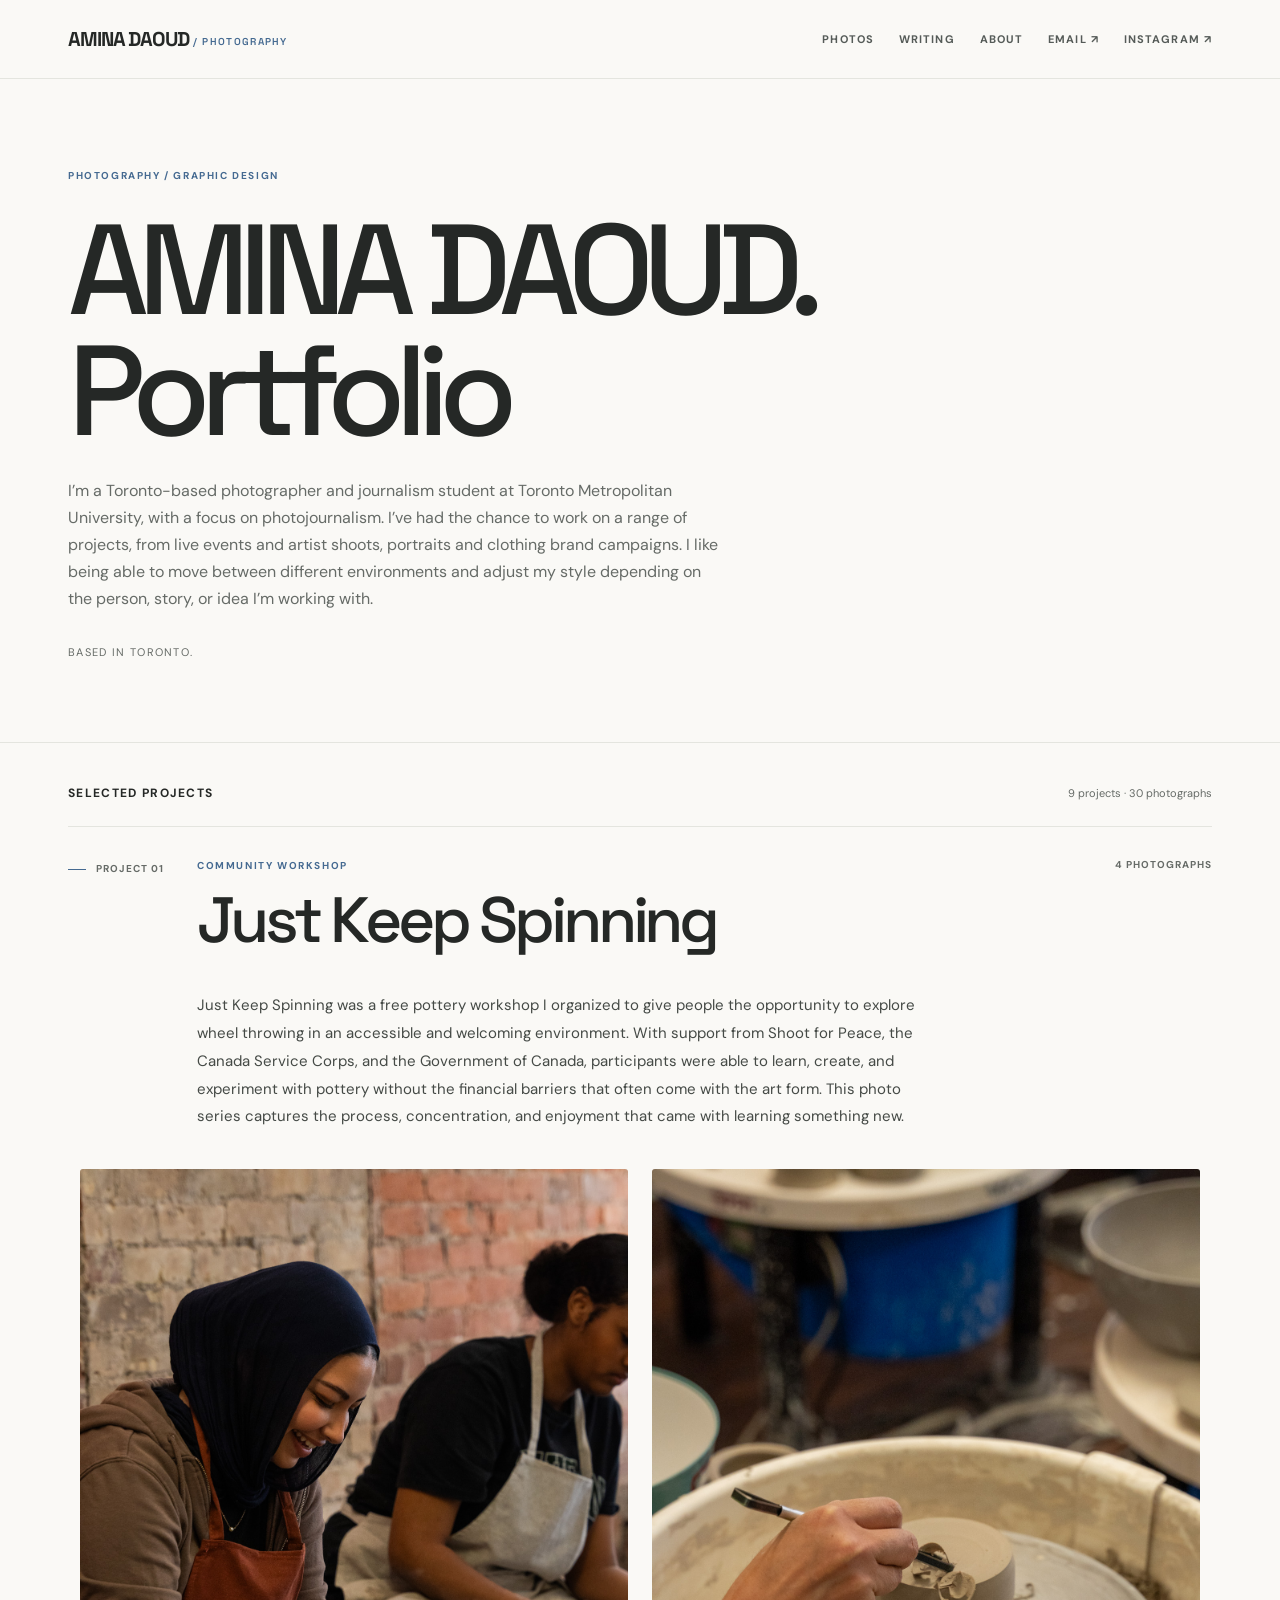
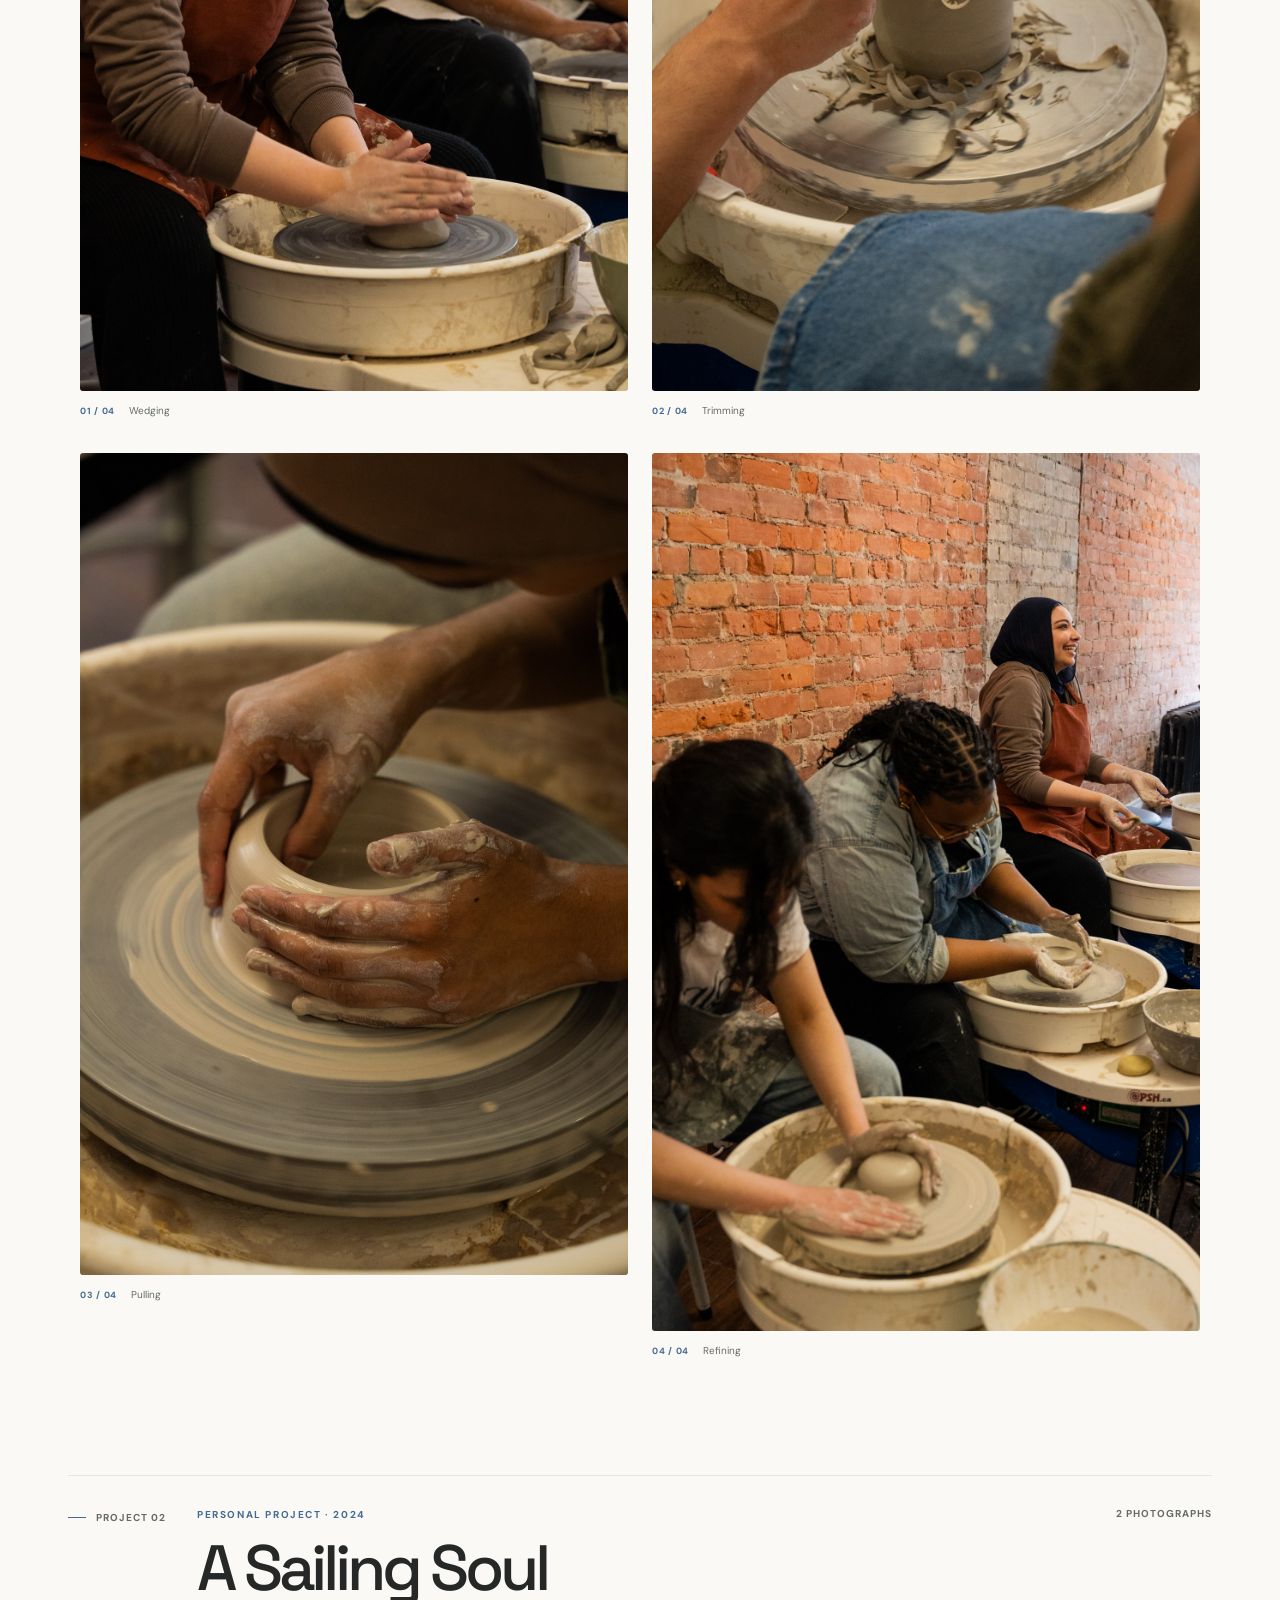
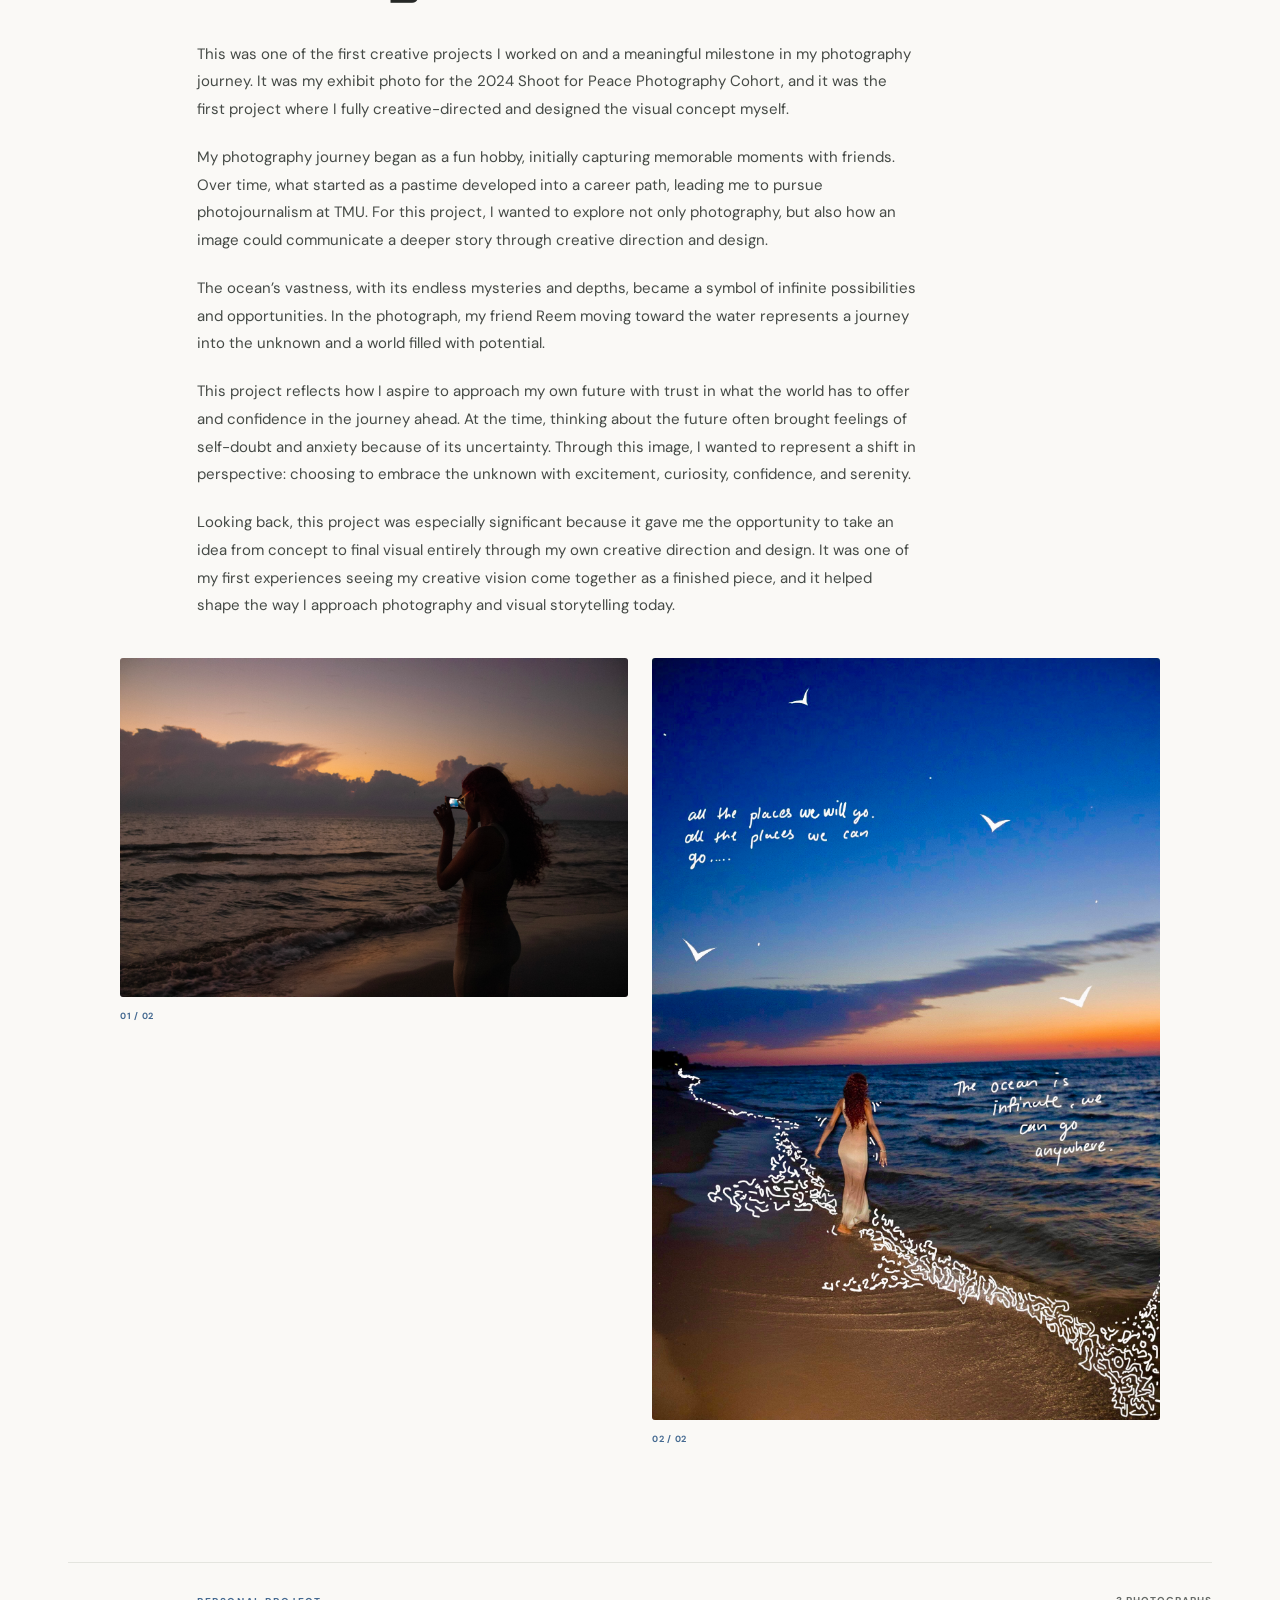
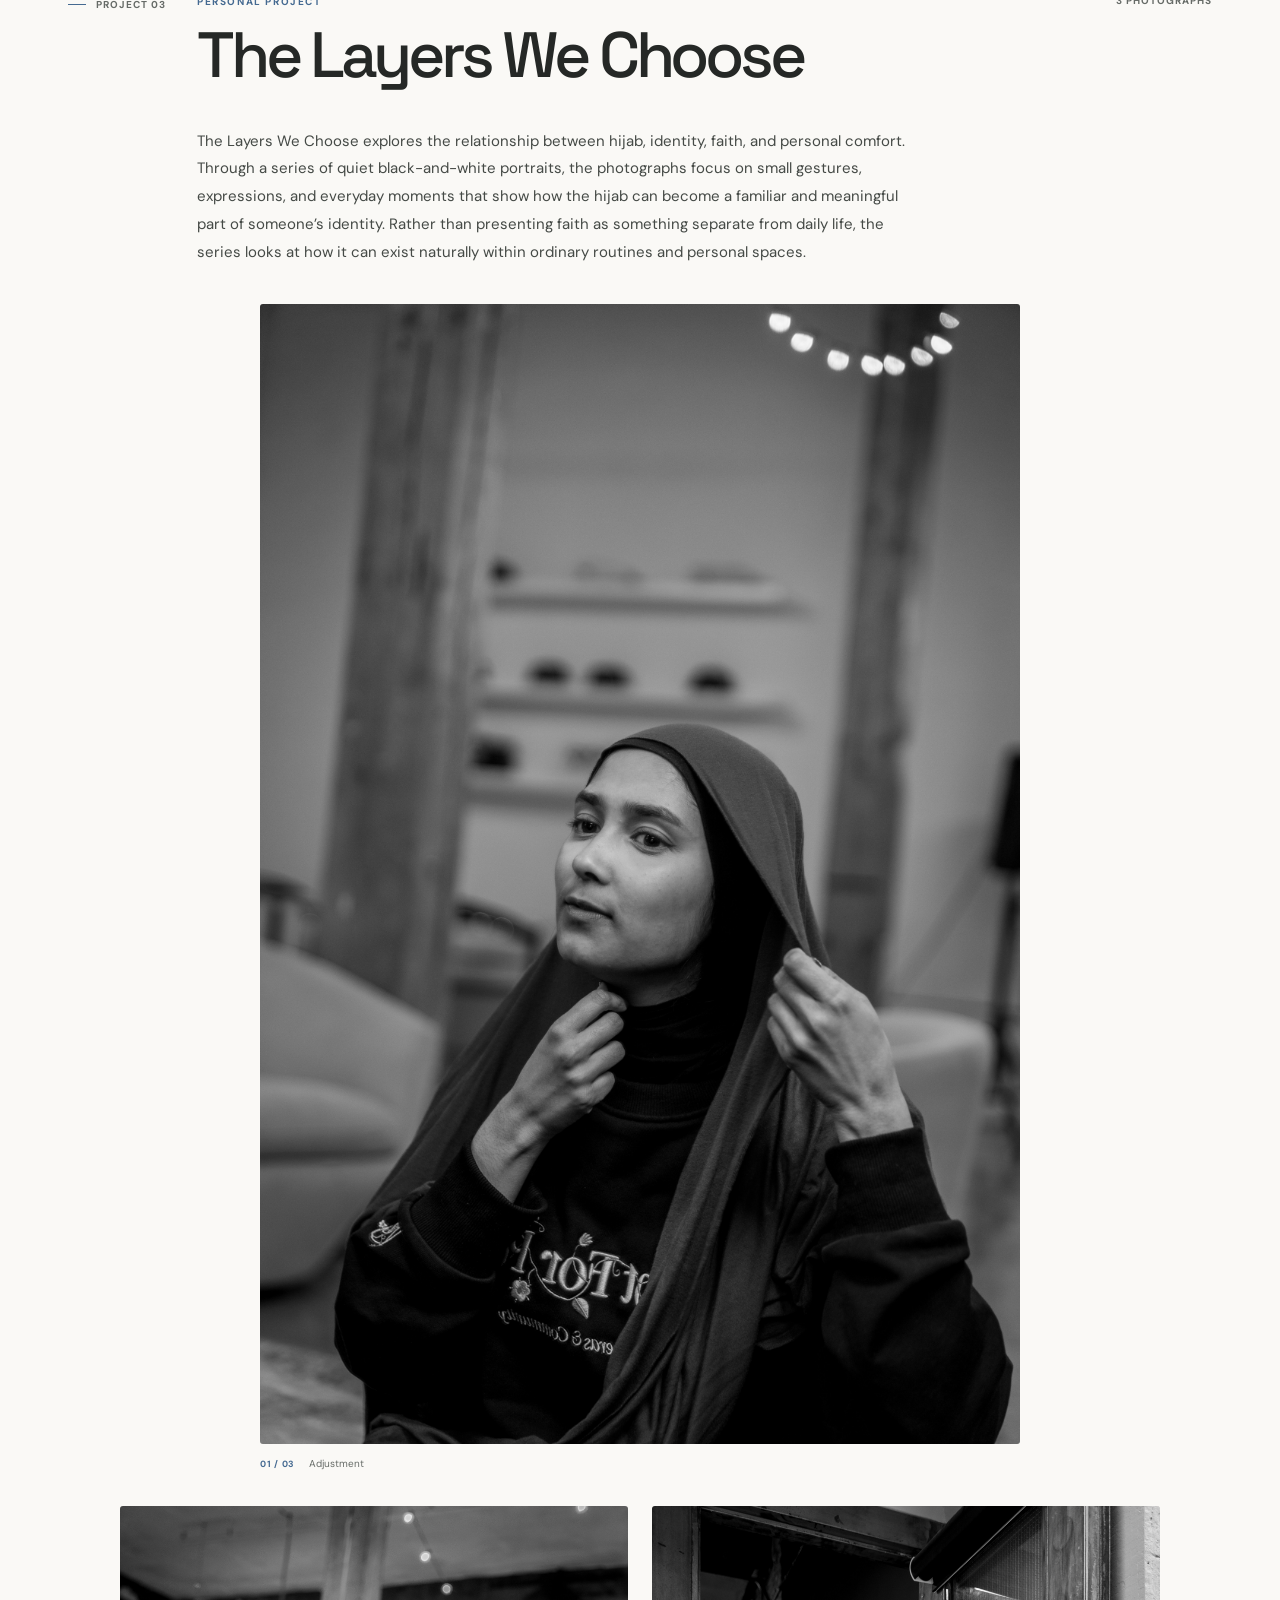
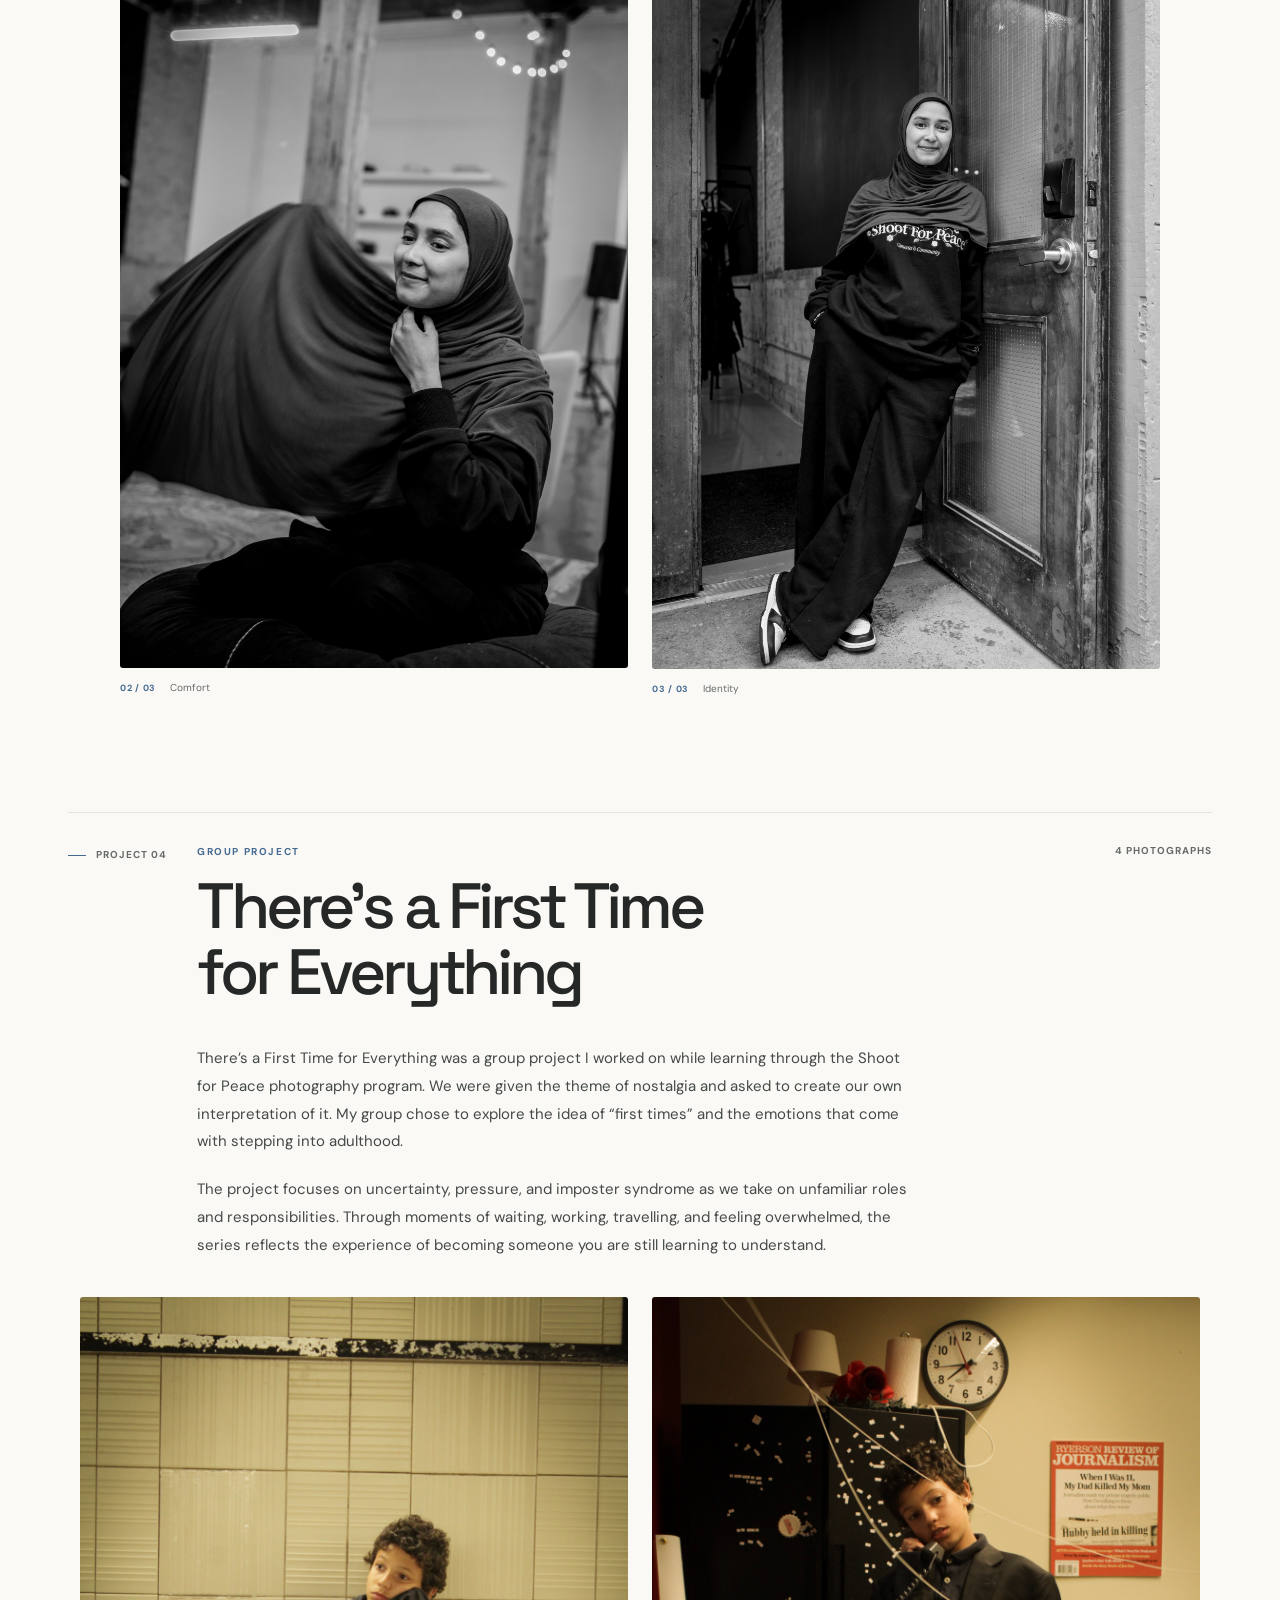
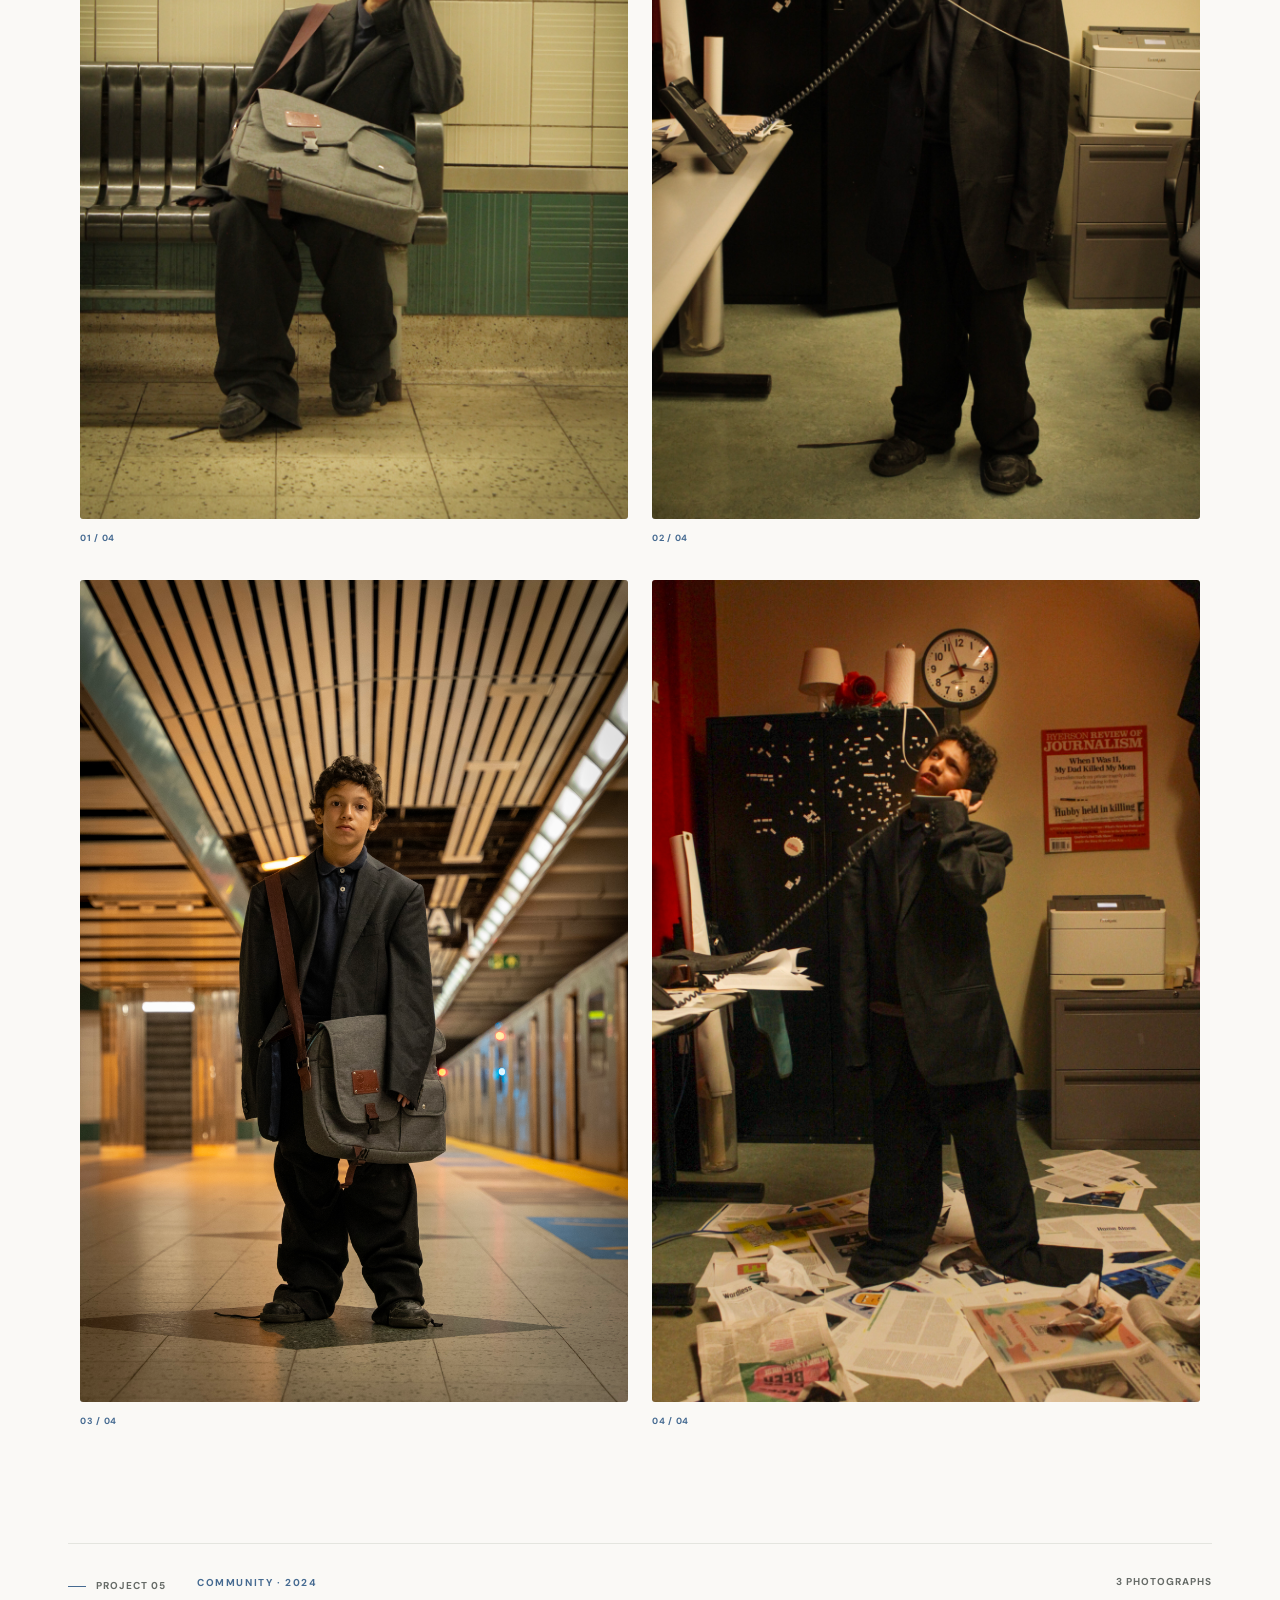
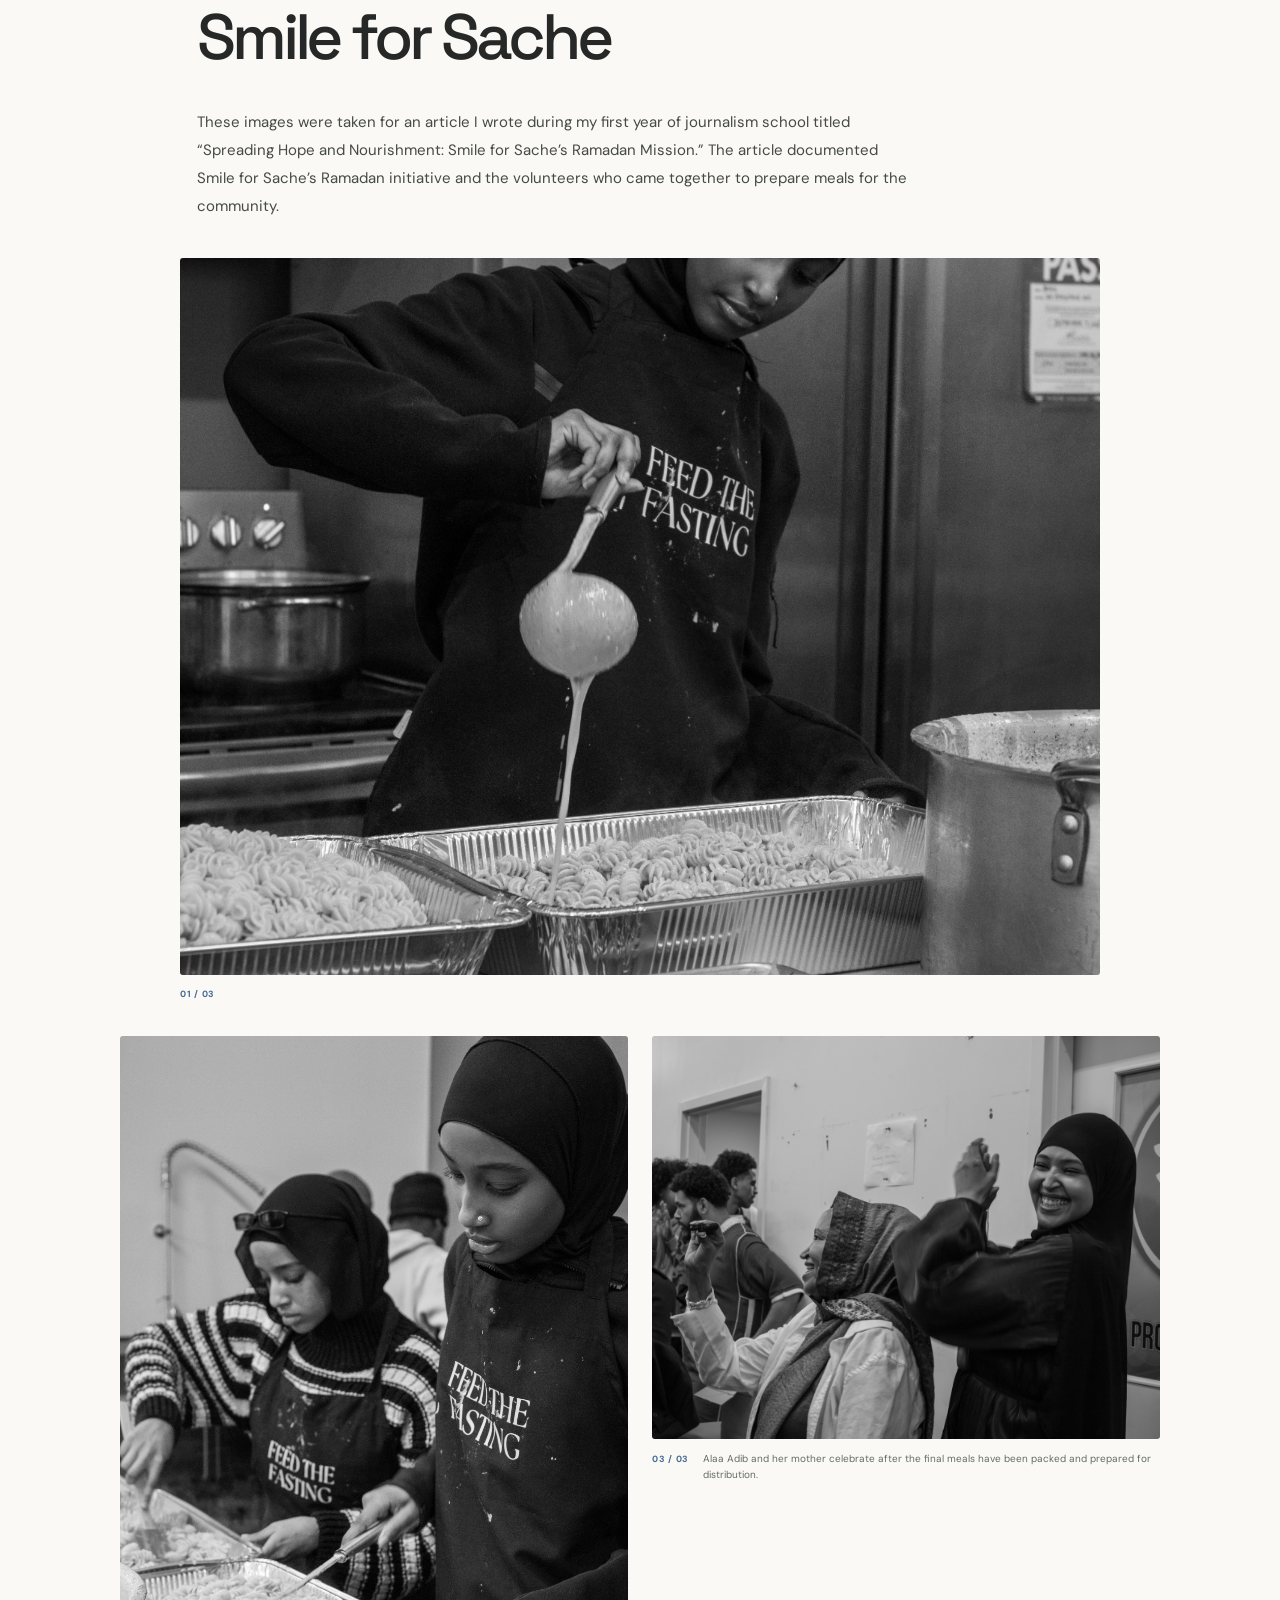
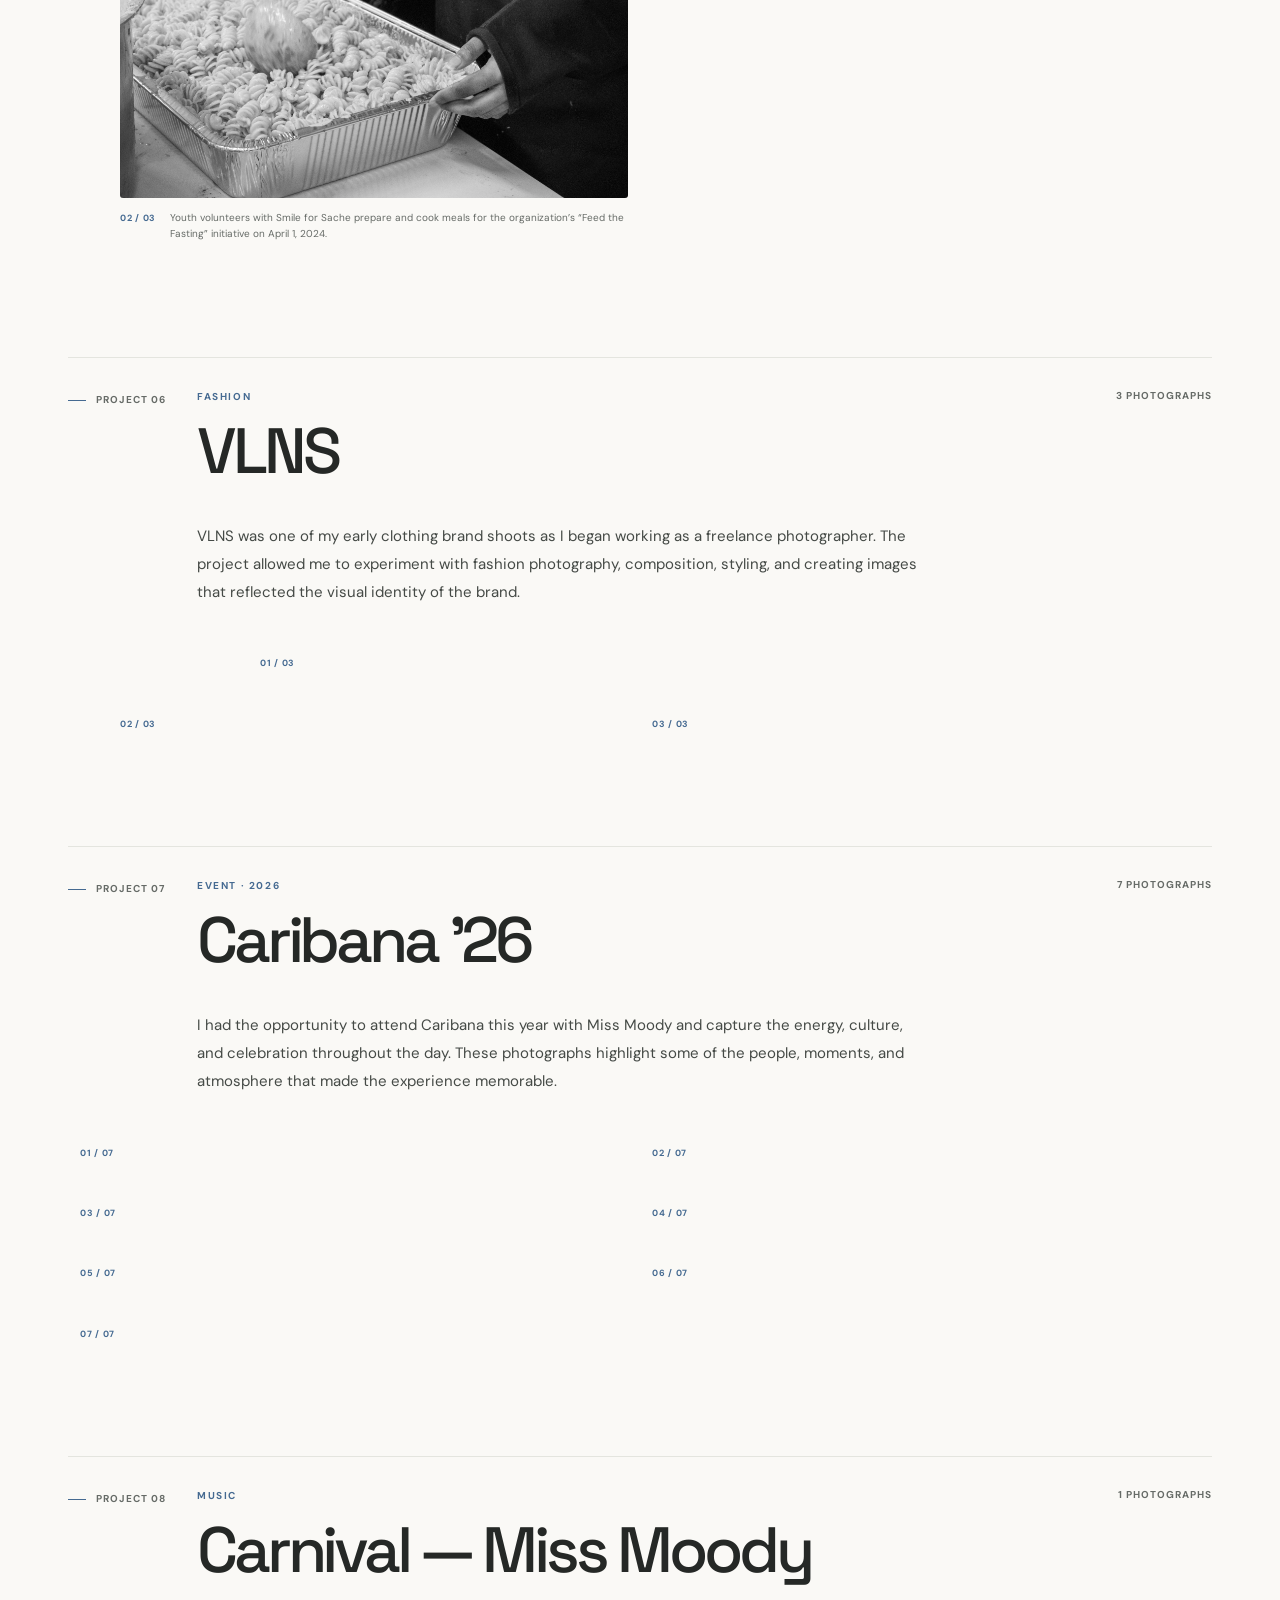
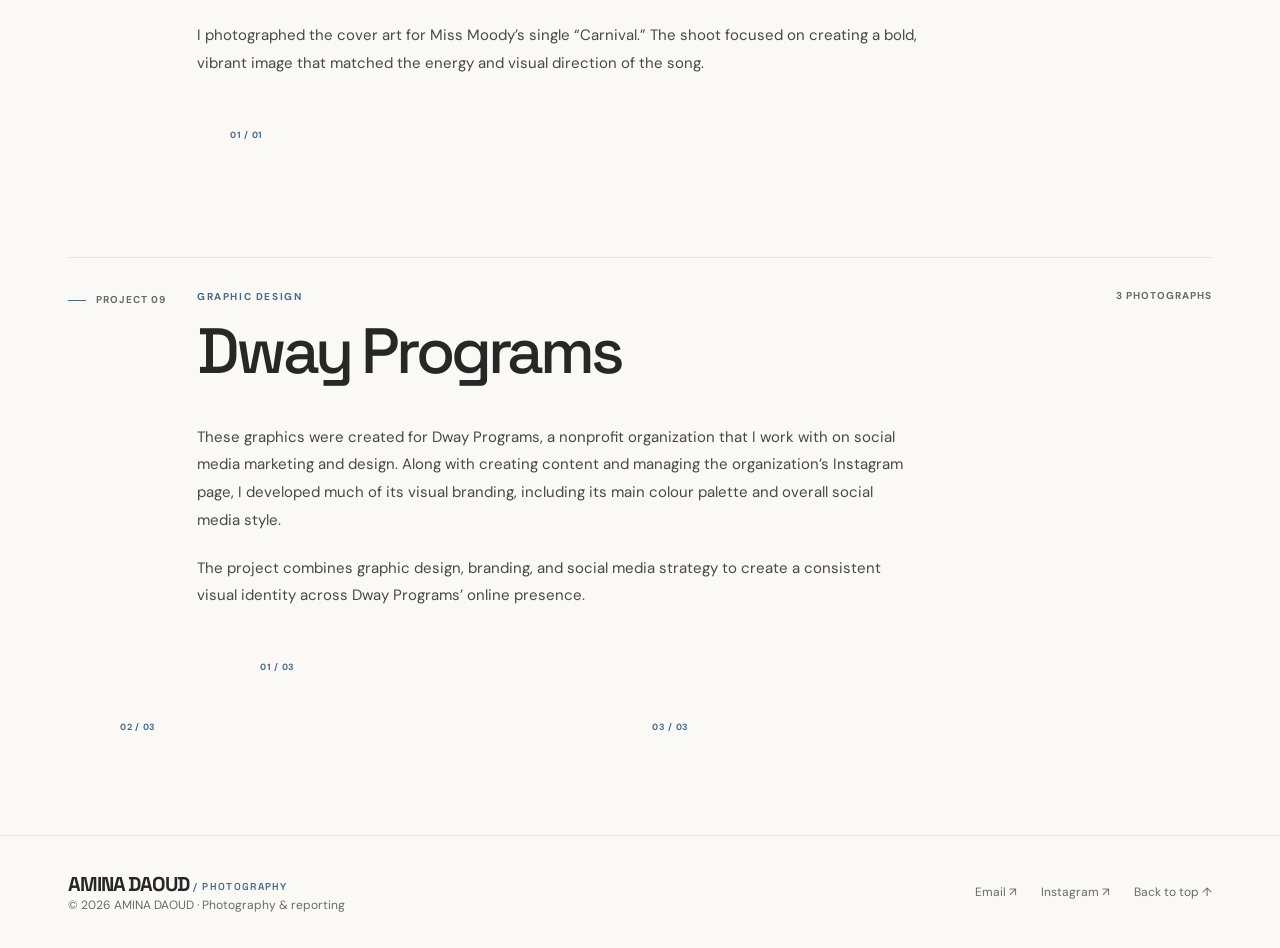
==== commit bdee6093: "updates" ====
--- a/photojournalism-portfolio-project-sections/index.html
+++ b/photojournalism-portfolio-project-sections/index.html
@@ -22,7 +22,6 @@
       <div class="container">
         <div class="gallery-heading"><h2 id="work-title">Selected projects</h2><span id="photo-count"></span></div>
         <div id="portfolio-projects" class="portfolio-projects"></div>
-        <p class="gallery-disclaimer">Illustrative image placeholders — replace with original photographs and verified captions before publishing.</p>
       </div>
     </section>
 
--- a/photojournalism-portfolio-project-sections/one-page.css
+++ b/photojournalism-portfolio-project-sections/one-page.css
@@ -113,28 +113,35 @@
   margin: 0 0 20px;
 }
 
+/* Editorial layouts adapt to each project's photo count without cropping images. */
+.portfolio-projects {gap:clamp(76px,9vw,120px);}
+.project-heading {padding-top:30px;margin-bottom:25px;}
+.project-number {display:flex;align-items:center;gap:10px;padding-top:4px;}
+.project-number::before {content:"";width:18px;height:1px;background:var(--accent);}
+.project-copy h3 {font-size:clamp(38px,5vw,66px);letter-spacing:-.065em;}
+.project-writeup {max-width:720px;margin:0 0 38px 129px;}
+.project-writeup p {font-size:15px;line-height:1.85;color:#454a46;}
+.project-writeup p:last-child {margin-bottom:0;}
+.project-gallery {max-width:1120px;margin:0 auto;gap:34px 24px;}
+.project-photo img {border-radius:3px;background:#eeede8;}
+.project-photo figcaption {justify-content:flex-start;align-items:baseline;gap:14px;margin-top:12px;}
+.project-photo figcaption span:first-child {font-size:9px;letter-spacing:.08em;color:var(--accent);}
+.project-photo figcaption span:last-child {max-width:none;text-align:left;}
+.project-gallery--single {grid-template-columns:1fr;max-width:820px;}
+.project-gallery--pair {grid-template-columns:repeat(2,minmax(0,1fr));max-width:1040px;}
+.project-gallery--trio {grid-template-columns:repeat(2,minmax(0,1fr));max-width:1040px;}
+.project-gallery--trio > .project-photo-column:first-child {grid-column:1/-1;width:min(100%,920px);justify-self:center;}
+#the-layers-we-choose .project-gallery--trio > .project-photo-column:first-child,
+#vlns .project-gallery--trio > .project-photo-column:first-child,
+#dway-programs .project-gallery--trio > .project-photo-column:first-child {width:min(100%,760px);}
+.project-gallery--collection {grid-template-columns:repeat(2,minmax(0,1fr));}
+
 @media (max-width: 700px) {
-  .project-writeup {
-    margin-top: 24px;
-  }
+  .portfolio-projects {gap:68px;}
+  .project-heading {padding-top:22px;}
+  .project-writeup {margin:0 0 26px;}
+  .project-writeup p {font-size:14px;}
+  .project-gallery,.project-gallery--pair,.project-gallery--trio,.project-gallery--collection {grid-template-columns:1fr;gap:26px;}
+  .project-gallery--single {grid-template-columns:minmax(0,1fr);}
+  .project-gallery--trio > .project-photo-column:first-child {grid-column:auto;width:100%;}
 }
-
-
-/* A Sailing Soul write-up */
-
-.project-photo-column {
-  min-width: 0;
-}
-
-.project-writeup {
-  display: block;
-  margin-top: 32px;
-  max-width: 100%;
-}
-
-.project-writeup p {
-  font-size: 14px;
-  line-height: 1.85;
-  color: var(--ink);
-  margin: 0 0 20px;
-}
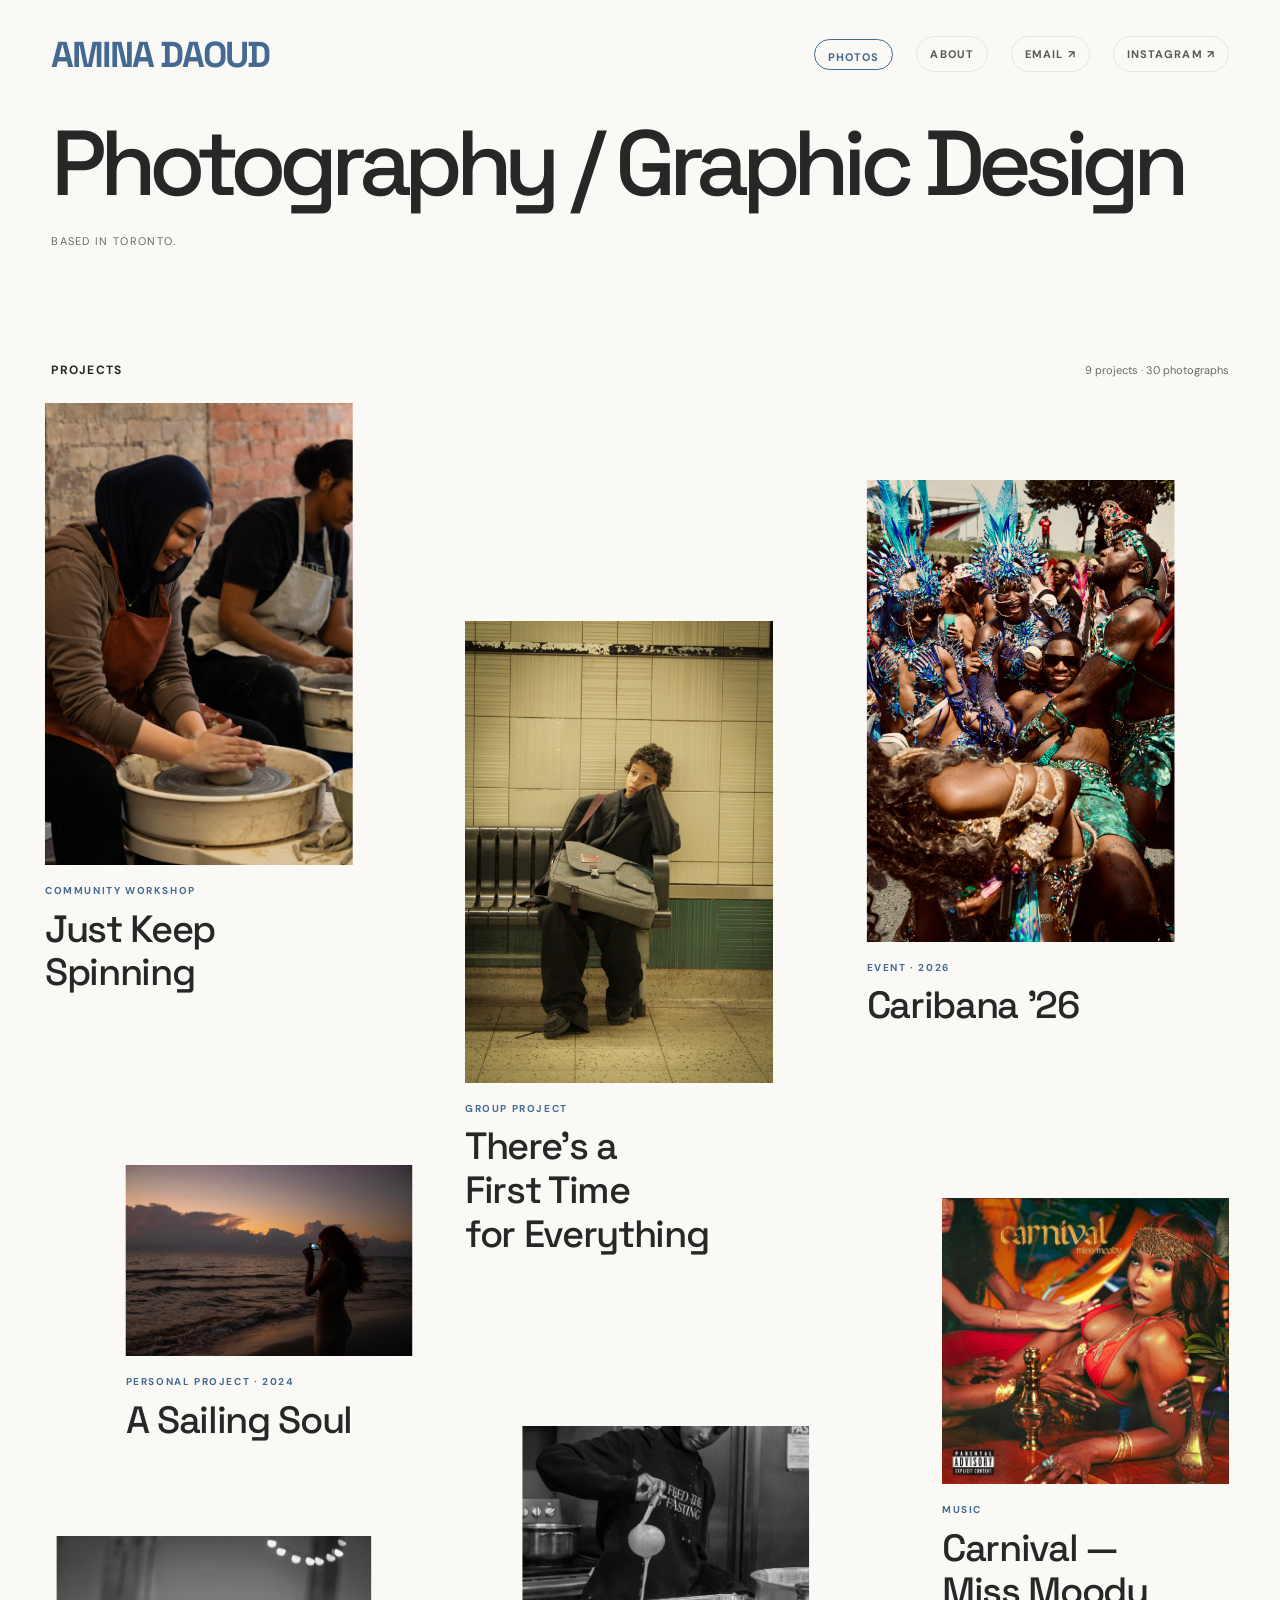
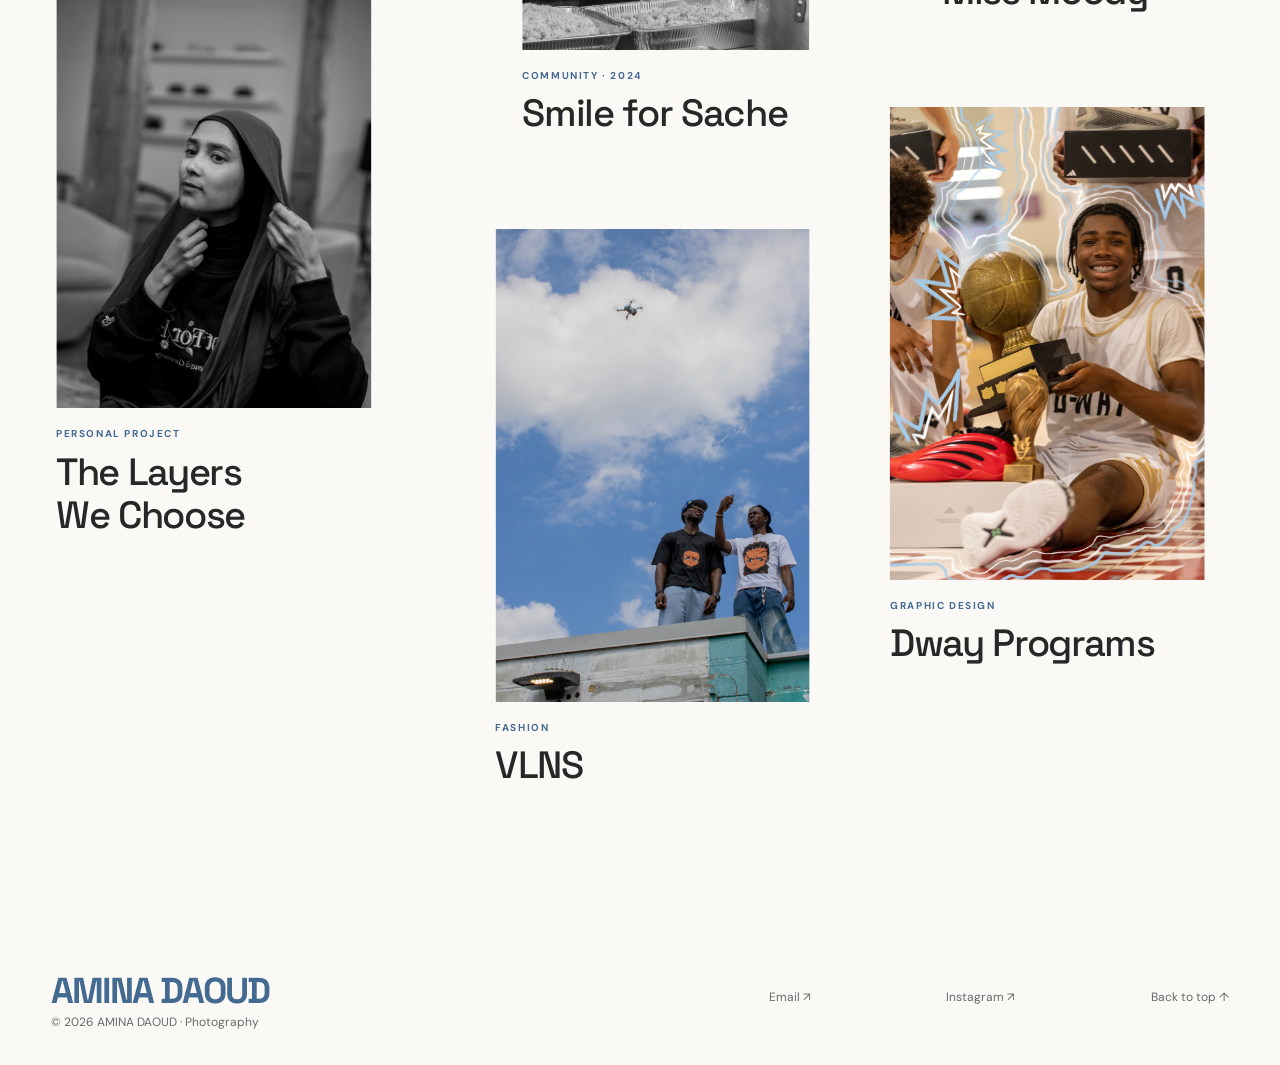
==== commit 973a717a: "updated format" ====
--- a/photojournalism-portfolio-project-sections/index.html
+++ b/photojournalism-portfolio-project-sections/index.html
@@ -13,15 +13,13 @@
   <div id="header"></div>
   <main>
     <section class="home-intro container" id="top">
-      <p class="eyebrow">Photography / Graphic Design</p>
-      <h1 id="hero-title">Portfolio</h1>
-      <p id="hero-description"></p>
+      <h1 id="hero-title">Photography / Graphic Design</h1>
       <p class="home-location" id="hero-location"></p>
     </section>
     <section class="gallery-section" id="work" aria-labelledby="work-title">
       <div class="container">
-        <div class="gallery-heading"><h2 id="work-title">Selected projects</h2><span id="photo-count"></span></div>
-        <div id="portfolio-projects" class="portfolio-projects"></div>
+        <div class="gallery-heading"><h2 id="work-title">Projects</h2><span id="photo-count"></span></div>
+        <div id="portfolio-projects" class="project-cards"></div>
       </div>
     </section>
 
--- a/photojournalism-portfolio-project-sections/one-page.css
+++ b/photojournalism-portfolio-project-sections/one-page.css
@@ -1,17 +1,23 @@
 /* SIMPLE ONE-PAGE LAYOUT. Main palette is in editorial-theme.css. */
-.site-header {position:relative;}
-.header-inner {min-height:78px;gap:24px;}
-.brand {font-size:20px;}
-.brand span {font-size:10px;letter-spacing:.13em;font-weight:600;vertical-align:middle;}
-.nav {display:flex;align-items:center;gap:25px;}
-.nav a {font-size:11px;white-space:nowrap;}
+.site-header {position:fixed;top:0;left:0;right:0;z-index:50;background:transparent;border:0;}
+.header-inner {width:100%;max-width:none;min-height:108px;padding:0 clamp(24px,4vw,64px);gap:24px;}
+.brand {font-size:clamp(28px,3vw,36px);letter-spacing:-.055em;font-weight:700;}
+.brand .brand-name {letter-spacing:inherit;vertical-align:middle;}
+.brand .brand-name {color:var(--accent);}
+.brand .brand-photography {color:var(--accent);}
+.nav {display:flex;align-items:center;gap:clamp(12px,1.8vw,26px);}
+.nav a {font-size:11px;white-space:nowrap;background:rgba(250,249,246,.92);border:1px solid var(--line);border-radius:999px;padding:10px 13px;}
+.site-header .nav a:hover,.site-header .nav a:focus-visible {text-decoration:none;background:var(--accent);border-color:var(--accent);color:#fff;}
+.nav a[aria-current=page] {border-color:var(--accent);color:var(--accent);}
+.nav a[aria-current=page]:hover,.nav a[aria-current=page]:focus-visible {color:#fff;}
 .mobile-nav {display:none;}
 .menu-toggle {display:none;}
-.home-intro {padding-top:88px;padding-bottom:70px;}
-.home-intro h1 {font-size:clamp(64px,10vw,152px);line-height:.95;letter-spacing:-.085em;margin:24px 0 25px;}
+.home-intro {width:100%;max-width:none;padding:120px clamp(24px,4vw,64px) 70px;}
+.home-intro h1 {font-size:clamp(54px,7.2vw,112px);line-height:.94;letter-spacing:-.08em;margin:0 0 25px;max-width:1200px;}
 .home-intro>p:not(.eyebrow) {max-width:660px;color:var(--muted);font-size:16px;line-height:1.7;}
-.home-intro .home-location {font-size:11px!important;text-transform:uppercase;letter-spacing:.12em;margin-top:30px;}
-.gallery-section {border-top:1px solid var(--line);padding:42px 0 100px;}
+.home-intro .home-location {font-size:11px!important;text-transform:uppercase;letter-spacing:.12em;margin:14px 0 0;color:var(--muted);}
+.gallery-section {border-top:0;padding:42px 0 100px;scroll-margin-top:100px;}
+.gallery-section .container {width:100%;max-width:none;padding-inline:clamp(24px,4vw,64px);}
 .gallery-heading {display:flex;align-items:baseline;justify-content:space-between;gap:20px;margin-bottom:25px;}
 .gallery-heading h2 {font-family:'DM Sans',Arial,sans-serif;font-size:12px;font-weight:700;letter-spacing:.11em;text-transform:uppercase;margin:0;}
 .gallery-heading span {font-size:11px;color:var(--muted);}
@@ -30,17 +36,19 @@
 @media (max-width:900px) {
   .nav {gap:14px;}
   .nav a {font-size:10px;}
-  .brand span {display:none;}
-}
-@media (max-width:700px) {
-  .header-inner {min-height:68px;}
+  .header-inner {padding-inline:24px;}
+}
+@media (max-width:700px) {
+  .header-inner {min-height:68px;padding-inline:22px;}
+  .brand {font-size:clamp(26px,6.5vw,32px);}
   .nav {display:none;}
   .menu-toggle {display:block;border:1px solid var(--line);background:transparent;border-radius:3px;padding:9px 11px;}
-  .mobile-nav {display:none;position:absolute;top:68px;left:0;right:0;z-index:30;background:var(--paper);border-bottom:1px solid var(--line);padding:20px 22px;flex-direction:column;gap:20px;}
+  .mobile-nav {display:none;position:fixed;top:68px;left:0;right:0;z-index:30;background:var(--paper);border-bottom:1px solid var(--line);padding:20px 22px;flex-direction:column;gap:20px;}
   .mobile-nav.open {display:flex;}
   .mobile-nav a {font-size:12px;text-transform:uppercase;letter-spacing:.12em;font-weight:700;}
-  .home-intro {padding-top:65px;padding-bottom:56px;}
-  .home-intro h1 {font-size:clamp(58px,14vw,90px);}
+  .mobile-nav a:hover,.mobile-nav a:focus-visible {color:var(--accent);}
+  .home-intro {padding:110px 24px 56px;}
+  .home-intro h1 {font-size:clamp(48px,9vw,68px);}
   .portfolio-gallery {columns:1;}
   .gallery-item {margin-bottom:35px;}
   .gallery-item figcaption {gap:8px;}
@@ -145,3 +153,76 @@
   .project-gallery--single {grid-template-columns:minmax(0,1fr);}
   .project-gallery--trio > .project-photo-column:first-child {grid-column:auto;width:100%;}
 }
+
+/* Project covers on the homepage */
+.project-cards {columns:3;column-gap:clamp(38px,5vw,78px);}
+.project-card {display:inline-block;width:100%;min-width:0;margin:0 0 42px;break-inside:avoid;}
+.project-card:nth-child(3n+1) {width:88%;}
+.project-card:nth-child(3n+2) {width:82%;margin-left:18%;margin-top:clamp(72px,10vw,150px);}
+.project-card:nth-child(3n) {width:90%;margin-left:5%;margin-top:clamp(24px,4vw,64px);}
+.project-card:nth-child(4n+1) {transform:translateX(-2%);}
+.project-card:nth-child(4n+2) {transform:translateX(4%);}
+.project-card:nth-child(4n+3) {transform:translateX(-4%);}
+.project-card:nth-child(4) {margin-top:clamp(130px,17vw,245px);}
+.project-card:nth-child(7) {margin-top:clamp(35px,6vw,90px);}
+.project-card-link {display:block;}
+.project-card-cover {position:relative;overflow:hidden;background:transparent;}
+.project-card-cover img {width:100%;height:auto;object-fit:contain;}
+.project-card-arrow {position:absolute;right:16px;bottom:16px;width:38px;height:38px;display:grid;place-items:center;border-radius:50%;background:var(--paper);font-size:20px;opacity:0;transform:translateY(5px);transition:opacity .2s,transform .2s;}
+.project-card-link:hover .project-card-arrow,
+.project-card-link:focus-visible .project-card-arrow {opacity:1;transform:translateY(0);}
+.project-card-copy {padding-top:17px;}
+.project-card-copy .eyebrow {margin:0 0 8px;}
+.project-card-copy h3 {font-size:clamp(25px,3vw,38px);line-height:1.15;letter-spacing:-.035em;margin:0;}
+.project-back-link {display:inline-block;margin-top:100px;font-size:11px;font-weight:700;letter-spacing:.1em;text-transform:uppercase;color:var(--muted);}
+.project-back-link:hover {color:var(--ink);}
+.project-detail-hero {display:grid;grid-template-columns:minmax(0,.9fr) minmax(0,1.1fr);gap:clamp(35px,6vw,82px);align-items:center;padding:28px 0 55px;}
+.project-detail-copy {min-width:0;}
+.project-detail-heading {padding:0;max-width:100%;}
+.project-detail-heading h1 {font-size:clamp(52px,8vw,100px);line-height:1.02;letter-spacing:-.065em;margin:18px 0;}
+.project-detail-meta {font-size:11px;letter-spacing:.1em;text-transform:uppercase;color:var(--muted);}
+.project-detail-writeup {margin:32px 0 0;max-width:620px;}
+.project-detail-writeup p {font-size:16px;line-height:1.9;}
+.project-detail-writeup a {text-decoration:underline;text-underline-offset:3px;}
+.project-detail-cover {min-width:0;margin:0;}
+.project-detail-cover img {width:100%;height:auto;max-height:70vh;object-fit:contain;}
+#project-detail .project-gallery {padding-bottom:8px;}
+.project-back-link--bottom {margin:65px 0 75px;}
+.project-not-found {min-height:55vh;display:flex;flex-direction:column;align-items:flex-start;justify-content:center;max-width:var(--max);padding:60px 38px;margin:auto;}
+.project-not-found h1 {font-size:clamp(42px,6vw,72px);letter-spacing:-.05em;}
+.project-heading {border-top:0;}
+.footer {border-top:0;}
+@media (max-width:700px) {
+  .gallery-section .container {padding-inline:22px;}
+  .project-cards {columns:2;column-gap:26px;}
+  .project-card {margin-bottom:32px;}
+  .project-card:nth-child(n) {width:92%;margin-left:0;transform:none;}
+  .project-card:nth-child(2n) {margin-left:8%;margin-top:58px;}
+  .project-card:nth-child(3n) {margin-top:24px;}
+  .project-card:nth-child(4) {margin-top:94px;}
+  .project-card-arrow {opacity:1;transform:none;}
+  .project-back-link {margin-top:80px;}
+  .project-detail-hero {grid-template-columns:1fr;gap:27px;align-items:start;padding:28px 0 35px;}
+  .project-detail-heading h1 {font-size:clamp(46px,11vw,72px);}
+  .project-detail-writeup {margin-top:23px;}
+  .project-detail-writeup p {font-size:14px;}
+  .project-not-found {padding:45px 22px;}
+}
+@media (max-width:480px) {
+  .project-cards {columns:1;}
+  .project-card:nth-child(n) {width:94%;margin:0 0 36px;transform:none;}
+  .project-card:nth-child(2n) {margin-left:6%;margin-top:26px;}
+}
+.about-page {min-height:75vh;padding-top:150px;padding-bottom:100px;}
+.about-page h1 {font-size:clamp(54px,8vw,100px);line-height:1.02;letter-spacing:-.065em;margin:18px 0 30px;}
+.about-description {max-width:700px;font-size:clamp(17px,2vw,21px);line-height:1.9;color:var(--muted);}
+.footer-inner {width:100%;max-width:none;padding-inline:clamp(24px,4vw,64px);}
+.footer-links {gap:clamp(28px,4vw,58px);}
+@media (min-width:701px) {
+  .footer-links {min-width:min(40vw,460px);justify-content:space-between;}
+}
+@media (max-width:700px) {
+  .about-page {padding-top:115px;padding-bottom:75px;}
+  .footer-inner {padding-inline:22px;}
+  .footer-links {width:100%;justify-content:space-between;gap:18px;}
+}
